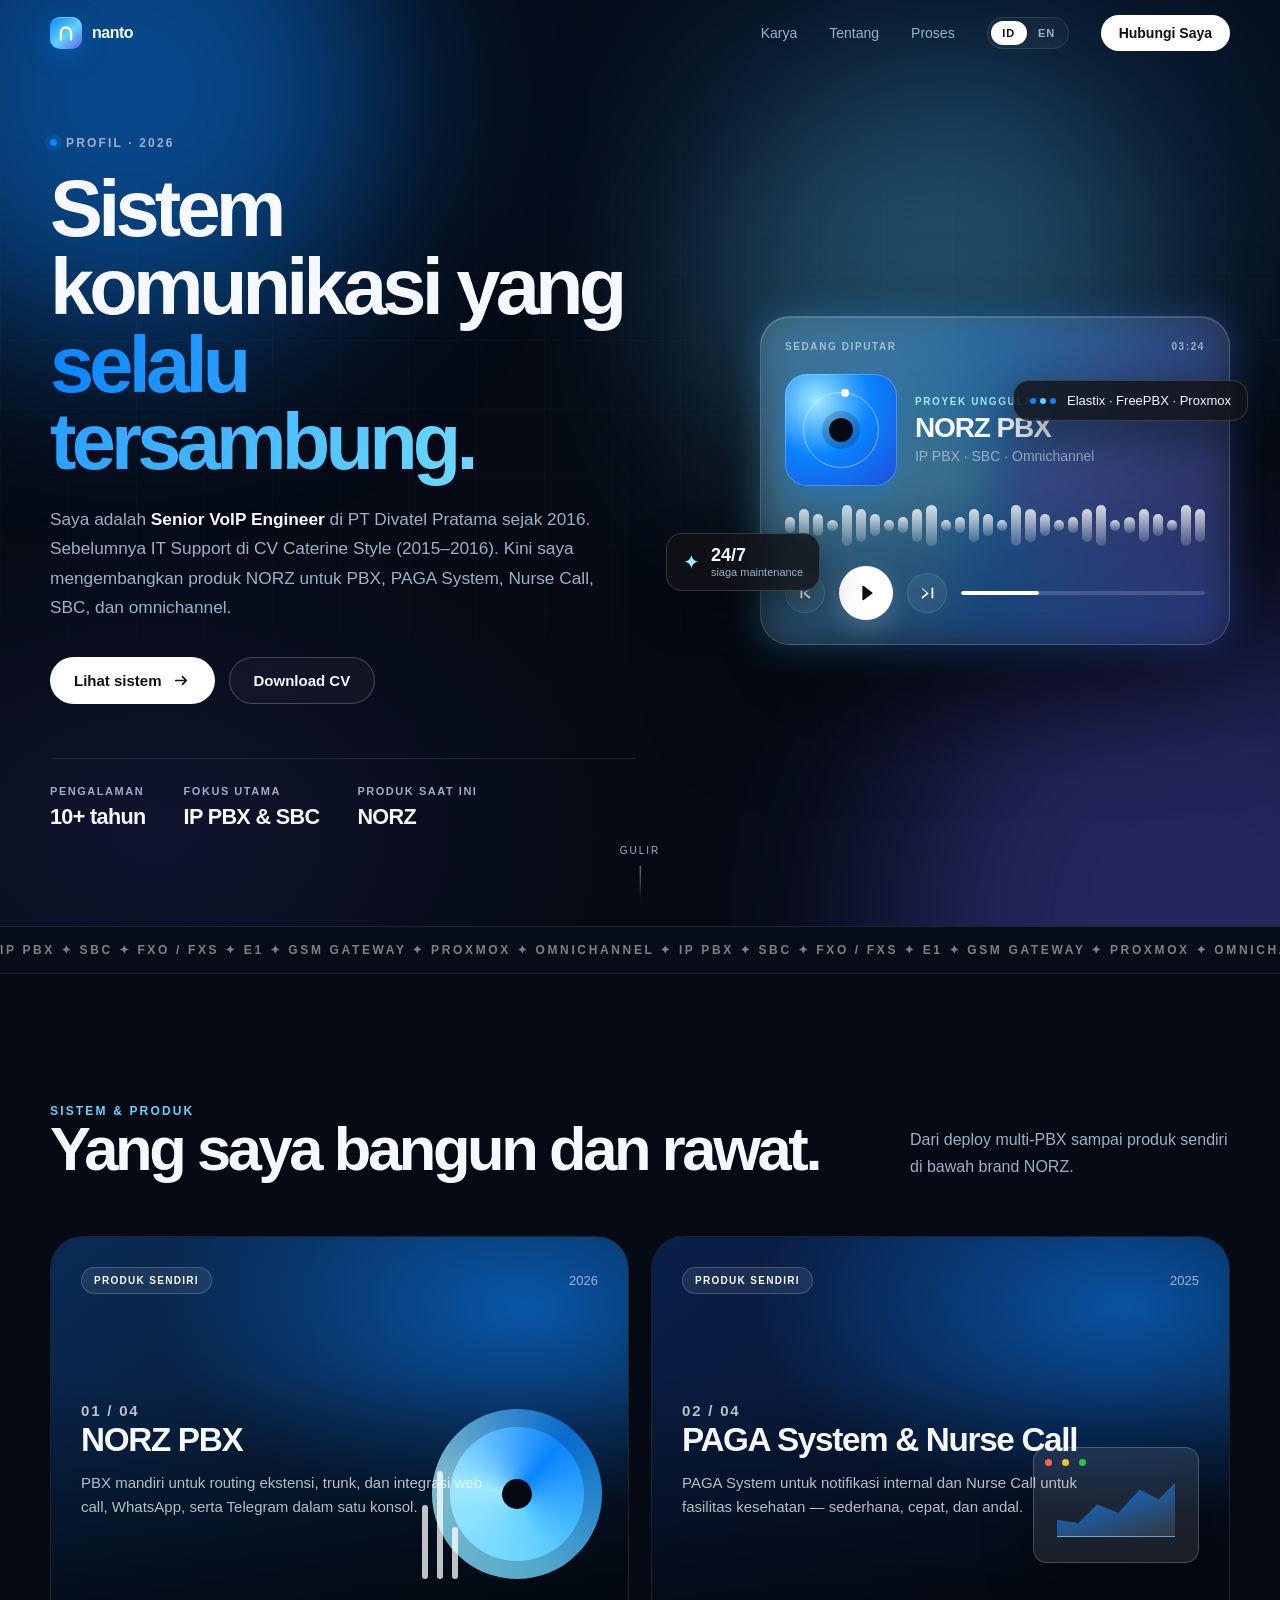
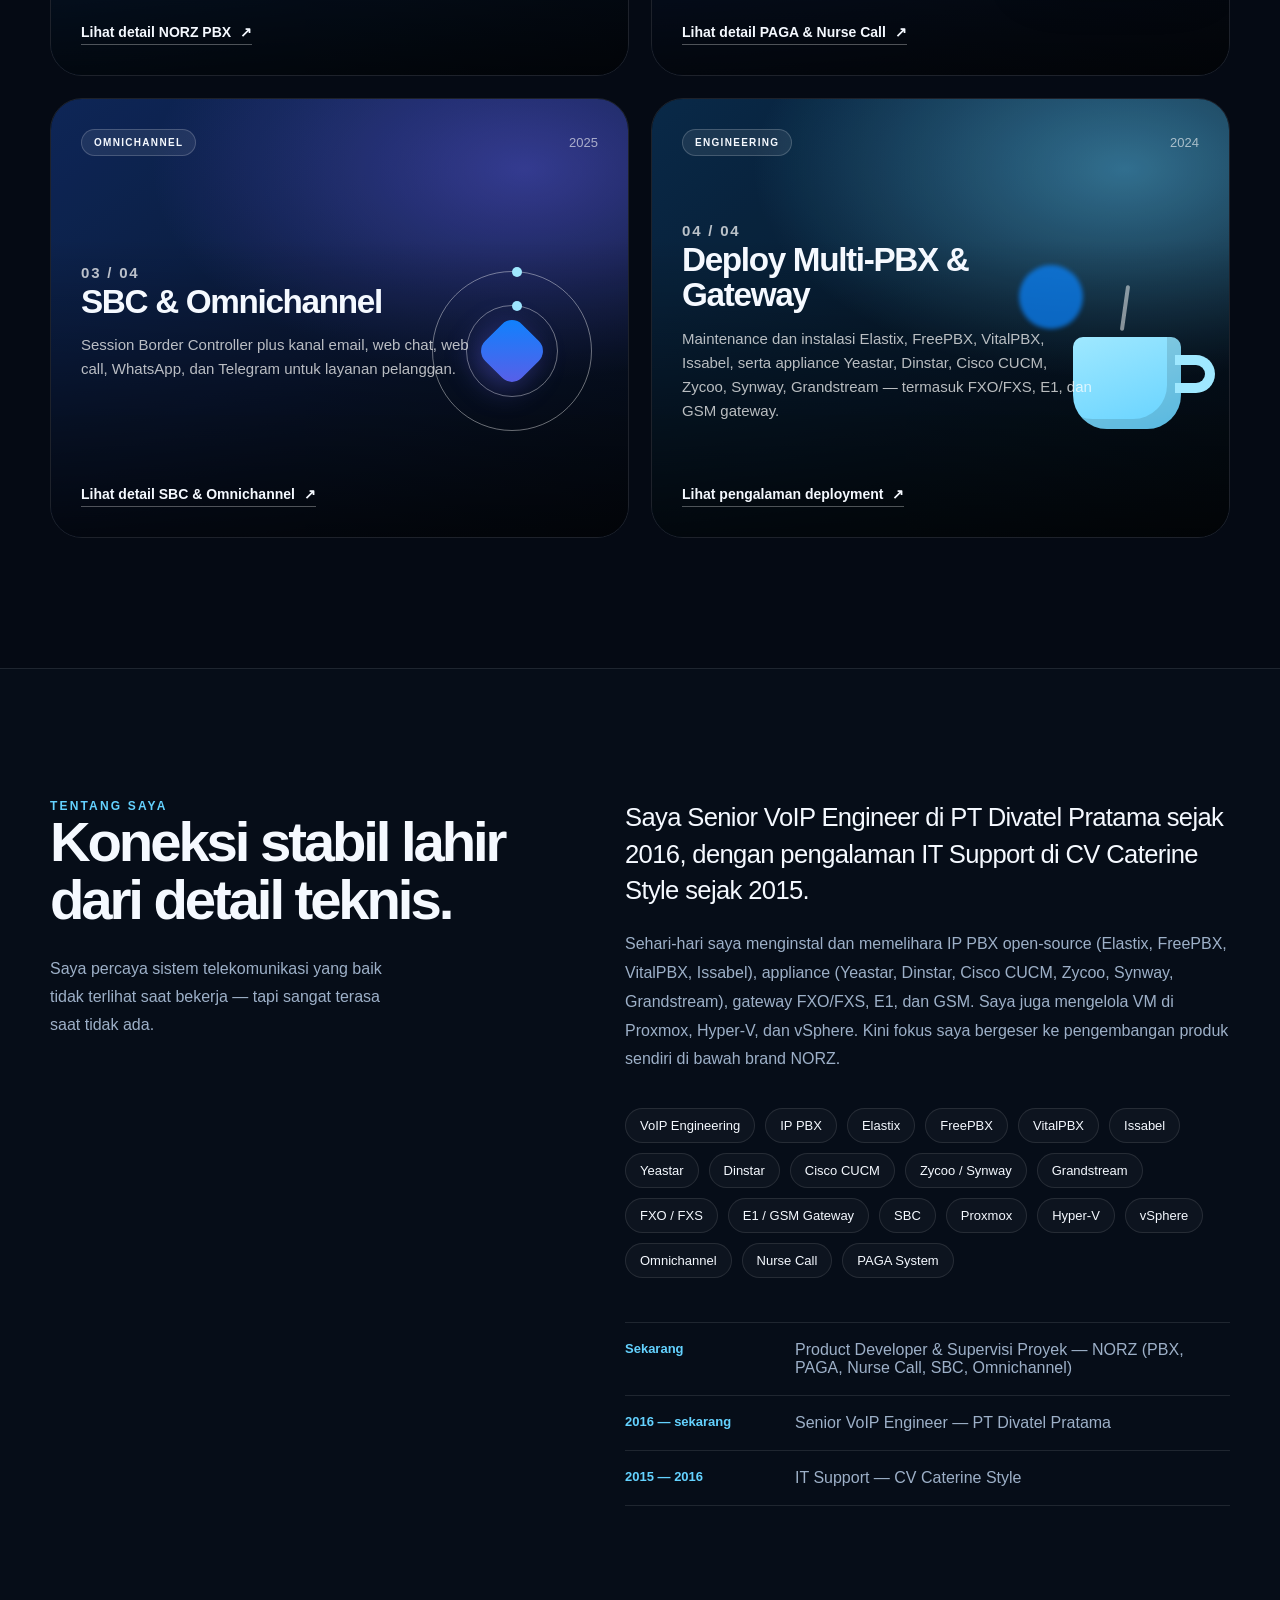
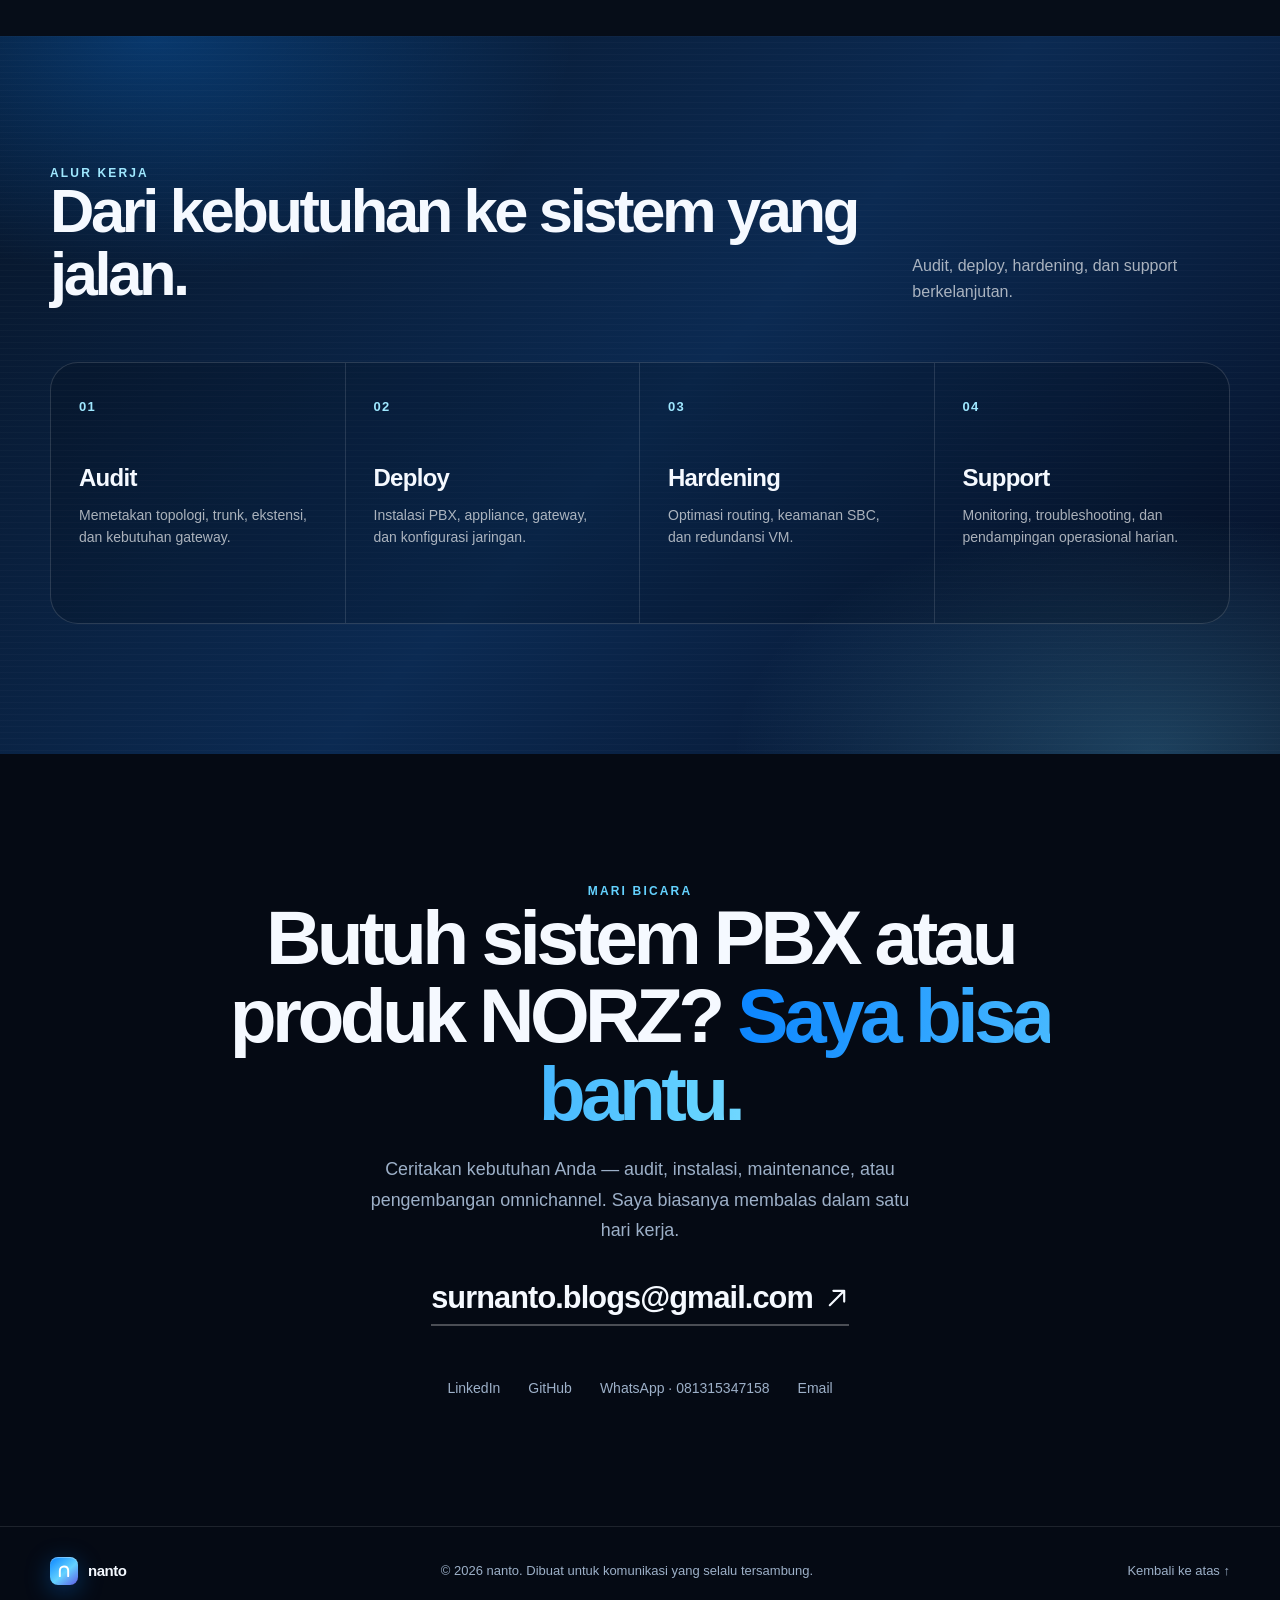
==== index.html @ 57b8e723 "Update contact email and WhatsApp number" ====
<!doctype html>
<html lang="id">
  <head>
    <meta charset="utf-8" />
    <meta name="viewport" content="width=device-width, initial-scale=1" />
    <meta name="theme-color" content="#050a14" />
    <meta
      name="description"
      content="Portofolio UI/UX Designer & Creative Developer — karya, proses, dan ide."
      data-i18n-content="meta.description"
    />
    <title>Nama Kamu — Creative Developer</title>
    <script>
      document.documentElement.classList.add("js");
    </script>
    <link rel="stylesheet" href="styles.css?v=20261121-contact" />
    <script src="script.js?v=20261121-contact" defer></script>
  </head>
  <body>
    <a class="skip-link" href="#main" data-i18n="common.skip">Lewati ke konten</a>

    <header class="site-header" id="header">
      <nav class="nav container" aria-label="Navigasi utama">
        <a class="brand" href="#top" data-i18n-aria="common.brandAria">
          <span class="brand-mark" aria-hidden="true">
            <svg viewBox="0 0 28 28" fill="none">
              <path d="M7.5 22V13.8C7.5 9.9 10 7 14 7s6.5 2.9 6.5 6.8V22" stroke="currentColor" stroke-width="3" stroke-linecap="round" stroke-linejoin="round" />
            </svg>
          </span>
          <span class="brand-name" data-i18n="common.brand">nanto</span>
        </a>

        <button class="menu-toggle" type="button" aria-expanded="false" aria-controls="nav-panel" aria-label="Buka menu" data-i18n-aria="common.menuOpen">
          <span></span><span></span>
        </button>

        <div class="nav-panel" id="nav-panel">
          <a href="#karya" data-i18n="nav.work">Karya</a>
          <a href="#tentang" data-i18n="nav.about">Tentang</a>
          <a href="#proses" data-i18n="nav.process">Proses</a>

          <div class="lang-switch" role="group" data-i18n-aria="common.languageLabel">
            <button type="button" class="lang-btn is-active" data-lang-btn="id" aria-pressed="true">ID</button>
            <button type="button" class="lang-btn" data-lang-btn="en" aria-pressed="false">EN</button>
          </div>

          <a class="nav-cta" href="#kontak" data-i18n="nav.contact">Hubungi Saya</a>
        </div>
      </nav>
    </header>

    <main id="main">
      <!-- HERO -->
      <section class="hero" id="top">
        <div class="hero-bg" aria-hidden="true">
          <span class="blob blob--pink"></span>
          <span class="blob blob--orange"></span>
          <span class="blob blob--purple"></span>
          <span class="hero-grid"></span>
        </div>

        <div class="container hero-inner">
          <div class="hero-copy" data-reveal>
            <p class="eyebrow"><span class="eyebrow-dot"></span> <span data-i18n="hero.eyebrow">Portofolio · 2026</span></p>
            <h1><span data-i18n="hero.titleLead">Desain digital yang </span><span class="gradient-text" data-i18n="hero.titleAccent">terasa hidup.</span></h1>
            <p class="hero-lead"><span data-i18n="hero.leadBefore">Halo, saya </span><strong data-i18n="common.name">Nama Kamu</strong><span data-i18n="hero.leadAfter"> — UI/UX designer dan creative developer. Saya mengubah ide yang kompleks jadi pengalaman yang sederhana, cepat, dan menyenangkan dipakai.</span></p>

            <div class="hero-actions">
              <a class="btn btn--primary" href="#karya">
                <span data-i18n="hero.viewWork">Lihat karya</span>
                <svg viewBox="0 0 20 20" fill="none" aria-hidden="true"><path d="M4 10h11m-4-4 4 4-4 4" stroke="currentColor" stroke-width="1.8" stroke-linecap="round" stroke-linejoin="round" /></svg>
              </a>
              <a class="btn btn--ghost" href="mailto:surnanto.blogs@gmail.com" data-i18n="common.cv">Download CV</a>
            </div>

            <dl class="hero-stats">
              <div><dt data-i18n="hero.stat1Label">Pengalaman</dt><dd data-i18n="hero.stat1Value">6+ tahun</dd></div>
              <div><dt data-i18n="hero.stat2Label">Proyek selesai</dt><dd data-i18n="hero.stat2Value">40+</dd></div>
              <div><dt data-i18n="hero.stat3Label">Penghargaan</dt><dd data-i18n="hero.stat3Value">12</dd></div>
            </dl>
          </div>

          <div class="hero-visual" data-reveal style="--delay: 140ms">
            <div class="player" id="player">
              <div class="player-top">
                <span class="player-label" data-i18n="player.nowPlaying">Sedang diputar</span>
                <span class="player-time">03:24</span>
              </div>

              <div class="player-main">
                <div class="album-art" aria-hidden="true">
                  <span class="album-ring"></span>
                  <span class="album-core"></span>
                </div>
                <div class="player-info">
                  <p class="player-kicker" data-i18n="player.featured">Proyek pilihan</p>
                  <h2 class="player-title" data-i18n="player.title">Harmony OS</h2>
                  <p class="player-artist" data-i18n="player.artist">Desain Produk · Interaksi</p>
                </div>
              </div>

              <div class="waveform" aria-hidden="true">
                <span></span><span></span><span></span><span></span><span></span>
                <span></span><span></span><span></span><span></span><span></span>
                <span></span><span></span><span></span><span></span><span></span>
                <span></span><span></span><span></span><span></span><span></span>
                <span></span><span></span><span></span><span></span><span></span>
                <span></span><span></span><span></span><span></span><span></span>
              </div>

              <div class="player-controls">
                <button class="icon-btn" type="button" aria-label="Sebelumnya" data-i18n-aria="player.previous">
                  <svg viewBox="0 0 20 20" fill="currentColor" aria-hidden="true"><path d="M5 5v10a1 1 0 0 0 2 0V5a1 1 0 1 0-2 0Zm10.7.3a1 1 0 0 0-1.4 0L8 10.6l6.3 5.3a1 1 0 0 0 1.4-1.4L10.4 10l5.3-4.5a1 1 0 0 0 0-1.2Z" /></svg>
                </button>
                <button class="play-btn" id="playBtn" type="button" aria-label="Putar" aria-pressed="false">
                  <svg class="icon-play" viewBox="0 0 24 24" fill="currentColor" aria-hidden="true"><path d="M8 5.2a1 1 0 0 1 1.5-.86l9.1 6.8a1 1 0 0 1 0 1.72l-9.1 6.8A1 1 0 0 1 8 18.8V5.2Z" /></svg>
                  <svg class="icon-pause" viewBox="0 0 24 24" fill="currentColor" aria-hidden="true"><path d="M7 5h3v14H7V5Zm7 0h3v14h-3V5Z" /></svg>
                </button>
                <button class="icon-btn" type="button" aria-label="Berikutnya" data-i18n-aria="player.next">
                  <svg viewBox="0 0 20 20" fill="currentColor" aria-hidden="true"><path d="M15 5v10a1 1 0 1 0 2 0V5a1 1 0 1 0-2 0ZM4.3 5.3a1 1 0 0 1 1.4 0L12 10.6l-6.3 5.3a1 1 0 0 1-1.4-1.4L9.6 10 4.3 5.5a1 1 0 0 1 0-.2Z" /></svg>
                </button>
                <div class="player-progress" aria-hidden="true"><span></span></div>
              </div>
            </div>

            <div class="float-card float-card--one" aria-hidden="true">
              <span class="float-icon">✦</span>
              <span><strong data-i18n="player.statValue">24/7</strong><small data-i18n="player.happyClients">siaga maintenance</small></span>
            </div>
            <div class="float-card float-card--two" aria-hidden="true">
              <span class="float-dots"><i></i><i></i><i></i></span>
              <span data-i18n="player.stack">Figma · Framer · React</span>
            </div>
          </div>
        </div>

        <div class="scroll-hint" aria-hidden="true"><span data-i18n="hero.scroll">Gulir</span><i></i></div>
      </section>

      <!-- TICKER -->
      <div class="ticker" aria-hidden="true">
        <div class="ticker-track">
          <span data-i18n="ticker.text">UI DESIGN ✦ INTERACTION ✦ MOTION ✦ FRONTEND ✦ BRANDING ✦ SYSTEM DESIGN ✦&nbsp;</span>
          <span data-i18n="ticker.text">UI DESIGN ✦ INTERACTION ✦ MOTION ✦ FRONTEND ✦ BRANDING ✦ SYSTEM DESIGN ✦&nbsp;</span>
        </div>
      </div>

      <!-- WORK -->
      <section class="section work" id="karya">
        <div class="container">
          <div class="section-head" data-reveal>
            <div>
              <p class="kicker" data-i18n="work.kicker">Karya pilihan</p>
              <h2 data-i18n="work.title">Hal-hal yang saya buat.</h2>
            </div>
            <p class="section-note" data-i18n="work.note">Empat proyek terbaru yang paling saya suka — dari riset sampai detail terakhir.</p>
          </div>

          <div class="work-grid">
            <article class="work-card work-card--pink" data-reveal>
              <div class="work-card__top"><span class="tag" data-i18n="work.tagMobile">Mobile App</span><span class="year">2026</span></div>
              <div class="work-card__body">
                <p class="work-card__index">01 / 04</p>
                <h3 data-i18n="work.project1Title">Harmony — Music Companion</h3>
                <p data-i18n="work.project1Desc">Aplikasi yang membantu pengguna menemukan ritme kerja lewat playlist adaptif dan visualisasi audio.</p>
              </div>
              <div class="work-card__art" aria-hidden="true"><span class="disc"></span><span class="bar"></span><span class="bar"></span><span class="bar"></span></div>
              <a class="work-card__link" href="#kontak" data-i18n-aria="work.case1Aria"><span data-i18n="work.case1">Lihat studi kasus Harmony</span> <span aria-hidden="true">↗</span></a>
            </article>

            <article class="work-card work-card--blue" data-reveal style="--delay: 90ms">
              <div class="work-card__top"><span class="tag" data-i18n="work.tagWeb">Web Platform</span><span class="year">2025</span></div>
              <div class="work-card__body">
                <p class="work-card__index">02 / 04</p>
                <h3 data-i18n="work.project2Title">Northstar Dashboard</h3>
                <p data-i18n="work.project2Desc">Dashboard analitik yang padat tapi tetap tenang — dengan sistem warna yang jelas dan navigasi yang cepat.</p>
              </div>
              <div class="work-card__art" aria-hidden="true"><span class="window"><i></i><i></i><i></i></span><span class="chart"></span></div>
              <a class="work-card__link" href="#kontak" data-i18n-aria="work.case2Aria"><span data-i18n="work.case2">Lihat studi kasus Northstar</span> <span aria-hidden="true">↗</span></a>
            </article>

            <article class="work-card work-card--purple" data-reveal>
              <div class="work-card__top"><span class="tag" data-i18n="work.tagSystem">Design System</span><span class="year">2025</span></div>
              <div class="work-card__body">
                <p class="work-card__index">03 / 04</p>
                <h3 data-i18n="work.project3Title">Orbit Design System</h3>
                <p data-i18n="work.project3Desc">168 komponen, satu bahasa visual. Membantu tim produk bergerak lebih cepat tanpa kehilangan konsistensi.</p>
              </div>
              <div class="work-card__art" aria-hidden="true"><span class="orbit"></span><span class="orbit orbit--small"></span><span class="cube"></span></div>
              <a class="work-card__link" href="#kontak" data-i18n-aria="work.case3Aria"><span data-i18n="work.case3">Lihat studi kasus Orbit</span> <span aria-hidden="true">↗</span></a>
            </article>

            <article class="work-card work-card--orange" data-reveal style="--delay: 90ms">
              <div class="work-card__top"><span class="tag" data-i18n="work.tagBrand">Brand &amp; Motion</span><span class="year">2024</span></div>
              <div class="work-card__body">
                <p class="work-card__index">04 / 04</p>
                <h3 data-i18n="work.project4Title">Sunday Coffee</h3>
                <p data-i18n="work.project4Desc">Identitas brand dan micro-interaction untuk kafe yang ingin terasa hangat, modern, dan dekat.</p>
              </div>
              <div class="work-card__art" aria-hidden="true"><span class="cup"></span><span class="steam"></span><span class="sun"></span></div>
              <a class="work-card__link" href="#kontak" data-i18n-aria="work.case4Aria"><span data-i18n="work.case4">Lihat studi kasus Sunday Coffee</span> <span aria-hidden="true">↗</span></a>
            </article>
          </div>
        </div>
      </section>

      <!-- ABOUT -->
      <section class="section about" id="tentang">
        <div class="container about-grid">
          <div class="about-heading" data-reveal>
            <p class="kicker" data-i18n="about.kicker">Tentang saya</p>
            <h2 data-i18n="about.title">Kepercayaan lahir dari detail kecil.</h2>
            <p class="about-quiet" data-i18n="about.quiet">Saya percaya desain yang baik tidak perlu berteriak. Ia cukup hadir di tempat yang tepat, pada waktu yang tepat.</p>
          </div>

          <div class="about-content" data-reveal style="--delay: 100ms">
            <p class="about-lead" data-i18n="about.lead">Saya bekerja di pertemuan antara desain dan kode. Mulai dari memahami masalah, merangkai alur, sampai memastikan transisi terakhir terasa halus di layar.</p>
            <p class="about-body" data-i18n="about.body">Selama enam tahun terakhir saya membantu startup dan tim produk membangun pengalaman yang usable, konsisten, dan punya karakter. Saya nyaman di Figma, sama nyamannya di browser.</p>

            <div class="skills" aria-label="Keahlian" data-i18n-aria="about.skillsAria">
              <span data-i18n="about.skill1">VoIP Engineering</span><span data-i18n="about.skill2">IP PBX</span><span data-i18n="about.skill3">Elastix</span>
              <span data-i18n="about.skill4">FreePBX</span><span data-i18n="about.skill5">VitalPBX</span><span data-i18n="about.skill6">Issabel</span>
              <span data-i18n="about.skill7">Yeastar</span><span data-i18n="about.skill8">Dinstar</span><span data-i18n="about.skill9">Cisco CUCM</span>
              <span data-i18n="about.skill10">Zycoo / Synway</span><span data-i18n="about.skill11">Grandstream</span><span data-i18n="about.skill12">FXO / FXS</span>
              <span data-i18n="about.skill13">E1 / GSM Gateway</span><span data-i18n="about.skill14">SBC</span><span data-i18n="about.skill15">Proxmox</span>
              <span data-i18n="about.skill16">Hyper-V</span><span data-i18n="about.skill17">vSphere</span><span data-i18n="about.skill18">Omnichannel</span>
              <span data-i18n="about.skill19">Nurse Call</span><span data-i18n="about.skill20">PAGA System</span>
            </div>

            <div class="timeline">
              <div><span data-i18n="about.period1">Sekarang</span><p data-i18n="about.job1">Product Developer &amp; Supervisi Proyek — NORZ</p></div>
              <div><span data-i18n="about.period2">2016 — sekarang</span><p data-i18n="about.job2">Senior VoIP Engineer — PT Divatel Pratama</p></div>
              <div><span data-i18n="about.period3">2015 — 2016</span><p data-i18n="about.job3">IT Support — CV Caterine Style</p></div>
            </div>
          </div>
        </div>
      </section>

      <!-- PROCESS -->
      <section class="section process" id="proses">
        <div class="container">
          <div class="section-head section-head--light" data-reveal>
            <div>
              <p class="kicker" data-i18n="process.kicker">Cara kerja</p>
              <h2 data-i18n="process.title">Dari ide ke layar.</h2>
            </div>
            <p class="section-note" data-i18n="process.note">Proses sederhana yang menjaga hasil tetap fokus dan relevan.</p>
          </div>

          <div class="process-grid">
            <article class="step" data-reveal>
              <span class="step-num">01</span>
              <h3 data-i18n="process.step1Title">Dengar</h3>
              <p data-i18n="process.step1Desc">Memahami tujuan, pengguna, dan batasan sebelum menyentuh desain.</p>
            </article>
            <article class="step" data-reveal style="--delay: 70ms">
              <span class="step-num">02</span>
              <h3 data-i18n="process.step2Title">Rangkai</h3>
              <p data-i18n="process.step2Desc">Alur, wireframe, dan struktur konten yang masuk akal sejak awal.</p>
            </article>
            <article class="step" data-reveal style="--delay: 140ms">
              <span class="step-num">03</span>
              <h3 data-i18n="process.step3Title">Haluskan</h3>
              <p data-i18n="process.step3Desc">Visual, tipografi, dan motion yang memberi rasa pada setiap interaksi.</p>
            </article>
            <article class="step" data-reveal style="--delay: 210ms">
              <span class="step-num">04</span>
              <h3 data-i18n="process.step4Title">Serahkan</h3>
              <p data-i18n="process.step4Desc">Komponen siap pakai, dokumentasi, dan pendampingan saat implementasi.</p>
            </article>
          </div>
        </div>
      </section>

      <!-- CONTACT -->
      <section class="section contact" id="kontak">
        <div class="container contact-inner" data-reveal>
          <p class="kicker" data-i18n="contact.kicker">Mari berkolaborasi</p>
          <h2><span data-i18n="contact.titleLead">Punya ide? </span><span class="gradient-text" data-i18n="contact.titleAccent">Kita wujudkan.</span></h2>
          <p class="contact-lead" data-i18n="contact.lead">Ceritakan sedikit tentang proyekmu. Saya biasanya membalas dalam satu hari kerja.</p>
          <a class="email-link" href="mailto:surnanto.blogs@gmail.com">
            surnanto.blogs@gmail.com
            <svg viewBox="0 0 20 20" fill="none" aria-hidden="true"><path d="M4 16 16 4M7 4h9v9" stroke="currentColor" stroke-width="1.8" stroke-linecap="round" stroke-linejoin="round" /></svg>
          </a>
          <div class="socials">
            <a href="#" aria-label="LinkedIn">LinkedIn</a>
            <a href="#" aria-label="GitHub">GitHub</a>
            <a href="https://wa.me/6281315347158" aria-label="WhatsApp 081315347158">WhatsApp · 081315347158</a>
            <a href="mailto:surnanto.blogs@gmail.com" aria-label="Email surnanto.blogs@gmail.com">Email</a>
          </div>
        </div>
      </section>
    </main>

    <footer class="footer">
      <div class="container footer-inner">
        <a class="brand brand--small" href="#top" data-i18n-aria="common.brandAria">
          <span class="brand-mark" aria-hidden="true">
            <svg viewBox="0 0 28 28" fill="none"><path d="M7.5 22V13.8C7.5 9.9 10 7 14 7s6.5 2.9 6.5 6.8V22" stroke="currentColor" stroke-width="3" stroke-linecap="round" stroke-linejoin="round" /></svg>
          </span>
          <span class="brand-name" data-i18n="common.brand">nanto</span>
        </a>
        <p>© <span id="year">2026</span> <span data-i18n="footer.credit">Nama Kamu. Dibuat dengan kopi &amp; perhatian.</span></p>
        <a href="#top" data-i18n="common.backToTop">Kembali ke atas ↑</a>
      </div>
    </footer>
  </body>
</html>
---- styles.css ----
:root {
  color-scheme: dark;
  --bg: #050a14;
  --surface: #08111f;
  --text: #f5f9ff;
  --muted: #9db0c8;
  /* Palet biru ala kartu Northstar Dashboard */
  --accent: #0a84ff;
  --accent-2: #64d2ff;
  --accent-3: #9fe8ff;
  --accent-4: #5e5ce6;
  --line: rgba(255, 255, 255, 0.1);
  --max: 1180px;
  --ease: cubic-bezier(0.2, 0.7, 0.2, 1);
}

*,
*::before,
*::after {
  box-sizing: border-box;
}

html {
  scroll-behavior: smooth;
  scroll-padding-top: 84px;
}

body {
  margin: 0;
  background: var(--bg);
  color: var(--text);
  font-family: -apple-system, BlinkMacSystemFont, "SF Pro Display", "Segoe UI", Inter, Roboto, Helvetica, Arial, sans-serif;
  -webkit-font-smoothing: antialiased;
  text-rendering: optimizeLegibility;
  overflow-x: hidden;
}

::selection {
  background: var(--accent);
  color: #fff;
}

a {
  color: inherit;
  text-decoration: none;
}

button {
  font: inherit;
}

svg {
  display: block;
}

.container {
  width: min(100% - 48px, var(--max));
  margin-inline: auto;
}

.skip-link {
  position: fixed;
  top: 10px;
  left: 10px;
  z-index: 999;
  padding: 10px 16px;
  border-radius: 10px;
  background: #fff;
  color: #111;
  transform: translateY(-150%);
  transition: transform 0.2s ease;
}

.skip-link:focus {
  transform: translateY(0);
}

:focus-visible {
  outline: 2px solid var(--accent-3);
  outline-offset: 4px;
}

/* HEADER */
.site-header {
  position: fixed;
  inset: 0 0 auto;
  z-index: 100;
  transition: background 0.3s ease, box-shadow 0.3s ease;
}

.site-header.is-scrolled {
  background: rgba(8, 8, 11, 0.78);
  backdrop-filter: saturate(180%) blur(20px);
  -webkit-backdrop-filter: saturate(180%) blur(20px);
  box-shadow: 0 1px 0 var(--line);
}

.nav {
  position: relative;
  height: 66px;
  display: flex;
  align-items: center;
  justify-content: space-between;
  gap: 24px;
}

.brand {
  display: inline-flex;
  align-items: center;
  gap: 10px;
  flex: none;
}

.brand-mark {
  width: 32px;
  height: 32px;
  display: grid;
  place-items: center;
  border-radius: 10px;
  background: linear-gradient(140deg, var(--accent), var(--accent-2) 55%, var(--accent-4));
  box-shadow: 0 6px 24px rgba(10, 132, 255, 0.35), inset 0 1px 0 rgba(255, 255, 255, 0.35);
}

.brand-mark svg {
  width: 22px;
  height: 22px;
  color: #fff;
}

.brand-name {
  font-size: 16px;
  font-weight: 700;
  letter-spacing: -0.03em;
}

.nav-panel {
  display: flex;
  align-items: center;
  gap: 32px;
}

.nav-panel > a:not(.nav-cta) {
  font-size: 14px;
  color: var(--muted);
  transition: color 0.2s ease;
}

.nav-panel > a:not(.nav-cta):hover {
  color: var(--text);
}

.nav-cta {
  padding: 10px 18px;
  border-radius: 999px;
  background: #fff;
  color: #111 !important;
  font-size: 14px;
  font-weight: 650;
  transition: transform 0.2s ease, box-shadow 0.2s ease;
}

.nav-cta:hover {
  transform: translateY(-2px);
  box-shadow: 0 10px 28px rgba(255, 255, 255, 0.22);
}

.lang-switch {
  display: flex;
  align-items: center;
  gap: 2px;
  padding: 3px;
  border: 1px solid var(--line);
  border-radius: 999px;
  background: rgba(255, 255, 255, 0.04);
}

.lang-btn {
  min-width: 36px;
  padding: 6px 9px;
  border: 0;
  border-radius: 999px;
  background: transparent;
  color: var(--muted);
  font-size: 11px;
  font-weight: 700;
  letter-spacing: 0.08em;
  cursor: pointer;
  transition: background 0.2s ease, color 0.2s ease;
}

.lang-btn:hover:not(.is-active) {
  color: var(--text);
}

.lang-btn.is-active {
  background: #fff;
  color: #111;
}

.menu-toggle {
  display: none;
  width: 42px;
  height: 42px;
  border: 1px solid var(--line);
  border-radius: 12px;
  background: rgba(255, 255, 255, 0.04);
  color: var(--text);
  cursor: pointer;
  place-items: center;
  align-content: center;
  gap: 5px;
}

.menu-toggle span {
  width: 18px;
  height: 1.5px;
  border-radius: 2px;
  background: currentColor;
  transition: transform 0.25s ease;
}

.menu-toggle[aria-expanded="true"] span:first-child {
  transform: translateY(3.25px) rotate(45deg);
}

.menu-toggle[aria-expanded="true"] span:last-child {
  transform: translateY(-3.25px) rotate(-45deg);
}

/* HERO */
.hero {
  position: relative;
  min-height: 100svh;
  display: flex;
  align-items: center;
  padding: 132px 0 96px;
  overflow: hidden;
  isolation: isolate;
}

.hero-bg {
  position: absolute;
  inset: 0;
  z-index: -1;
  background:
    radial-gradient(900px 600px at 78% 12%, rgba(10, 132, 255, 0.12), transparent 65%),
    radial-gradient(700px 500px at 12% 90%, rgba(94, 92, 230, 0.12), transparent 65%),
    var(--bg);
}

.blob {
  position: absolute;
  border-radius: 50%;
  filter: blur(95px);
  opacity: 0.5;
  animation: float 15s ease-in-out infinite alternate;
}

.blob--pink {
  width: 520px;
  height: 520px;
  top: -170px;
  left: -130px;
  background: var(--accent);
}

.blob--orange {
  width: 460px;
  height: 460px;
  top: 8%;
  right: 9%;
  background: var(--accent-2);
  opacity: 0.3;
  animation-delay: -5s;
}

.blob--purple {
  width: 620px;
  height: 620px;
  right: -220px;
  bottom: -300px;
  background: var(--accent-4);
  opacity: 0.34;
  animation-delay: -9s;
}

.hero-grid {
  position: absolute;
  inset: 0;
  opacity: 0.13;
  background-image:
    linear-gradient(rgba(255, 255, 255, 0.14) 1px, transparent 1px),
    linear-gradient(90deg, rgba(255, 255, 255, 0.14) 1px, transparent 1px);
  background-size: 68px 68px;
  mask-image: linear-gradient(to bottom, transparent, #000 38%, transparent 92%);
  -webkit-mask-image: linear-gradient(to bottom, transparent, #000 38%, transparent 92%);
}

.hero-inner {
  display: grid;
  grid-template-columns: 1.05fr 0.95fr;
  align-items: center;
  gap: 64px;
}

.eyebrow,
.kicker {
  margin: 0;
  font-size: 12px;
  font-weight: 700;
  letter-spacing: 0.18em;
  text-transform: uppercase;
}

.eyebrow {
  display: inline-flex;
  align-items: center;
  gap: 9px;
  color: var(--muted);
}

.eyebrow-dot {
  width: 7px;
  height: 7px;
  border-radius: 50%;
  background: var(--accent);
  box-shadow: 0 0 0 5px rgba(10, 132, 255, 0.18);
}

.hero h1 {
  max-width: 820px;
  margin: 20px 0 24px;
  font-size: clamp(3.2rem, 6.2vw, 6.2rem);
  line-height: 0.98;
  letter-spacing: -0.06em;
  font-weight: 700;
}

.gradient-text {
  background: linear-gradient(100deg, var(--accent), var(--accent-2) 42%, var(--accent-3) 62%, var(--accent));
  background-size: 220% auto;
  -webkit-background-clip: text;
  background-clip: text;
  color: transparent;
  animation: shine 9s linear infinite;
}

.hero-lead {
  max-width: 570px;
  margin: 0;
  color: var(--muted);
  font-size: clamp(1rem, 1.35vw, 1.2rem);
  line-height: 1.7;
}

.hero-lead strong {
  color: var(--text);
  font-weight: 650;
}

.hero-actions {
  display: flex;
  flex-wrap: wrap;
  gap: 14px;
  margin-top: 34px;
}

.btn {
  display: inline-flex;
  align-items: center;
  justify-content: center;
  gap: 10px;
  padding: 14px 24px;
  border-radius: 999px;
  font-size: 15px;
  font-weight: 650;
  transition: transform 0.25s var(--ease), box-shadow 0.25s ease, background 0.25s ease;
}

.btn svg {
  width: 19px;
  height: 19px;
}

.btn:hover {
  transform: translateY(-3px);
}

.btn--primary {
  background: #fff;
  color: #111;
}

.btn--primary:hover {
  box-shadow: 0 14px 32px rgba(255, 255, 255, 0.2);
}

.btn--ghost {
  border: 1px solid rgba(255, 255, 255, 0.22);
  color: var(--text);
  background: rgba(255, 255, 255, 0.035);
  backdrop-filter: blur(12px);
}

.btn--ghost:hover {
  background: rgba(255, 255, 255, 0.1);
}

.hero-stats {
  display: flex;
  flex-wrap: wrap;
  gap: 38px;
  margin: 54px 0 0;
  padding-top: 26px;
  border-top: 1px solid var(--line);
}

.hero-stats dt {
  color: var(--muted);
  font-size: 11px;
  font-weight: 600;
  letter-spacing: 0.14em;
  text-transform: uppercase;
}

.hero-stats dd {
  margin: 7px 0 0;
  font-size: 1.35rem;
  font-weight: 700;
  letter-spacing: -0.03em;
}

/* PLAYER / HERO VISUAL */
.hero-visual {
  position: relative;
  perspective: 1000px;
  transform: rotateX(calc(var(--my, 0) * -4deg)) rotateY(calc(var(--mx, 0) * 6deg));
  transition: transform 0.3s var(--ease);
}

.player {
  position: relative;
  z-index: 2;
  width: min(100%, 470px);
  margin-left: auto;
  padding: 24px;
  border: 1px solid rgba(255, 255, 255, 0.18);
  border-radius: 30px;
  background: linear-gradient(150deg, rgba(255, 255, 255, 0.14), rgba(255, 255, 255, 0.035));
  box-shadow: 0 45px 110px rgba(0, 0, 0, 0.6), inset 0 1px 0 rgba(255, 255, 255, 0.2);
  backdrop-filter: blur(26px);
  -webkit-backdrop-filter: blur(26px);
}

.player::before {
  content: "";
  position: absolute;
  inset: -2px;
  z-index: -1;
  border-radius: inherit;
  background: conic-gradient(from 180deg, var(--accent), var(--accent-2), var(--accent), var(--accent-4), var(--accent));
  opacity: 0.32;
  filter: blur(18px);
}

.player-top {
  display: flex;
  justify-content: space-between;
  color: rgba(255, 255, 255, 0.55);
  font-size: 10px;
  font-weight: 700;
  letter-spacing: 0.16em;
  text-transform: uppercase;
}

.player-main {
  display: flex;
  align-items: center;
  gap: 18px;
  margin: 22px 0 16px;
}

.album-art {
  position: relative;
  flex: none;
  width: 112px;
  height: 112px;
  overflow: hidden;
  border-radius: 22px;
  background: radial-gradient(circle at 28% 24%, var(--accent-3), var(--accent) 46%, #1d4ed8 100%);
  box-shadow: inset 0 0 0 1px rgba(255, 255, 255, 0.25), 0 12px 30px rgba(10, 132, 255, 0.3);
}

.album-ring {
  position: absolute;
  inset: 18px;
  border: 1px solid rgba(255, 255, 255, 0.45);
  border-radius: 50%;
  animation: spin 12s linear infinite;
}

.album-ring::after {
  content: "";
  position: absolute;
  top: -4px;
  left: 50%;
  width: 8px;
  height: 8px;
  border-radius: 50%;
  background: #fff;
}

.album-core {
  position: absolute;
  top: 50%;
  left: 50%;
  width: 24px;
  height: 24px;
  border-radius: 50%;
  background: #050a14;
  transform: translate(-50%, -50%);
  box-shadow: 0 0 0 7px rgba(0, 0, 0, 0.18);
}

.player-kicker {
  margin: 0;
  color: var(--accent-3);
  font-size: 10px;
  font-weight: 700;
  letter-spacing: 0.16em;
  text-transform: uppercase;
}

.player-title {
  margin: 5px 0 4px;
  font-size: 1.75rem;
  letter-spacing: -0.04em;
}

.player-artist {
  margin: 0;
  color: var(--muted);
  font-size: 14px;
}

.waveform {
  display: flex;
  align-items: center;
  gap: 4px;
  height: 46px;
}

.waveform span {
  flex: 1;
  min-width: 2px;
  height: 24%;
  border-radius: 99px;
  background: linear-gradient(to top, rgba(255, 255, 255, 0.16), rgba(255, 255, 255, 0.8));
  animation: wave 1.1s ease-in-out infinite alternate;
  animation-play-state: paused;
}

.waveform span:nth-child(4n + 1) { height: 34%; animation-delay: -0.2s; }
.waveform span:nth-child(4n + 2) { height: 72%; animation-delay: -0.8s; }
.waveform span:nth-child(4n + 3) { height: 48%; animation-delay: -0.5s; }
.waveform span:nth-child(6n + 5) { height: 90%; animation-delay: -0.35s; }

.player.is-playing .waveform span {
  animation-play-state: running;
}

.player-controls {
  display: flex;
  align-items: center;
  gap: 14px;
  margin-top: 18px;
}

.icon-btn,
.play-btn {
  display: grid;
  place-items: center;
  flex: none;
  border-radius: 50%;
  cursor: pointer;
  transition: transform 0.2s ease, background 0.2s ease;
}

.icon-btn {
  width: 40px;
  height: 40px;
  border: 1px solid var(--line);
  background: rgba(255, 255, 255, 0.06);
  color: var(--text);
}

.icon-btn svg {
  width: 18px;
  height: 18px;
}

.play-btn {
  width: 54px;
  height: 54px;
  border: 0;
  background: #fff;
  color: #111;
  box-shadow: 0 10px 26px rgba(255, 255, 255, 0.16);
}

.play-btn svg {
  width: 22px;
  height: 22px;
}

.play-btn .icon-pause,
.player.is-playing .play-btn .icon-play {
  display: none;
}

.player.is-playing .play-btn .icon-pause {
  display: block;
}

.icon-btn:hover,
.play-btn:hover {
  transform: scale(1.07);
}

.player-progress {
  flex: 1;
  height: 4px;
  overflow: hidden;
  border-radius: 99px;
  background: rgba(255, 255, 255, 0.16);
}

.player-progress span {
  display: block;
  width: 32%;
  height: 100%;
  border-radius: inherit;
  background: #fff;
}

.player.is-playing .player-progress span {
  animation: progress 12s linear infinite;
}

.float-card {
  position: absolute;
  z-index: 3;
  display: flex;
  align-items: center;
  gap: 11px;
  padding: 12px 16px;
  border: 1px solid rgba(255, 255, 255, 0.16);
  border-radius: 16px;
  background: rgba(18, 18, 22, 0.82);
  box-shadow: 0 18px 44px rgba(0, 0, 0, 0.45);
  backdrop-filter: blur(18px);
  font-size: 13px;
  animation: bob 6s ease-in-out infinite;
}

.float-card--one {
  bottom: 54px;
  left: -34px;
}

.float-card--two {
  top: 64px;
  right: -18px;
  animation-delay: -1.4s;
  animation-direction: reverse;
}

.float-icon {
  color: var(--accent-3);
  font-size: 20px;
}

.float-card strong {
  display: block;
  font-size: 18px;
  line-height: 1.1;
}

.float-card small {
  display: block;
  color: var(--muted);
  font-size: 11px;
}

.float-dots {
  display: flex;
  gap: 4px;
}

.float-dots i {
  width: 6px;
  height: 6px;
  border-radius: 50%;
  background: var(--accent);
}

.float-dots i:nth-child(2) { background: var(--accent-2); }
.float-dots i:nth-child(3) { background: var(--accent); }

.scroll-hint {
  position: absolute;
  bottom: 26px;
  left: 50%;
  display: flex;
  flex-direction: column;
  align-items: center;
  gap: 10px;
  transform: translateX(-50%);
  color: var(--muted);
  font-size: 10px;
  letter-spacing: 0.2em;
  text-transform: uppercase;
}

.scroll-hint i {
  width: 1px;
  height: 34px;
  background: linear-gradient(to bottom, rgba(255, 255, 255, 0.6), transparent);
  animation: grow 2s ease-in-out infinite;
  transform-origin: top;
}

/* TICKER */
.ticker {
  overflow: hidden;
  padding: 16px 0;
  border-block: 1px solid var(--line);
  background: #060d18;
}

.ticker-track {
  display: flex;
  width: max-content;
  animation: marquee 30s linear infinite;
}

.ticker-track span {
  white-space: nowrap;
  color: rgba(255, 255, 255, 0.48);
  font-size: 12px;
  font-weight: 700;
  letter-spacing: 0.22em;
}

.ticker-track b {
  margin: 0 14px;
  color: var(--accent);
}

/* SHARED SECTION STYLES */
.section {
  padding: 130px 0;
}

.kicker {
  color: var(--accent-2);
}

.section-head {
  display: flex;
  align-items: flex-end;
  justify-content: space-between;
  gap: 40px;
  margin-bottom: 56px;
}

.section-head h2 {
  margin: 0;
  font-size: clamp(2.6rem, 4.8vw, 4.6rem);
  line-height: 1.02;
  letter-spacing: -0.055em;
}

.section-note {
  max-width: 320px;
  margin: 0;
  color: var(--muted);
  line-height: 1.65;
}

/* WORK */
.work-grid {
  display: grid;
  grid-template-columns: repeat(2, minmax(0, 1fr));
  gap: 22px;
}

.work-card {
  position: relative;
  isolation: isolate;
  display: flex;
  flex-direction: column;
  justify-content: space-between;
  min-height: 440px;
  overflow: hidden;
  padding: 30px;
  border: 1px solid rgba(255, 255, 255, 0.1);
  border-radius: 32px;
  transform: perspective(900px) rotateX(calc(var(--ry, 0) * -3deg)) rotateY(calc(var(--rx, 0) * 4deg));
  transition: transform 0.45s var(--ease), box-shadow 0.45s ease, border-color 0.45s ease;
}

.work-card:hover {
  border-color: rgba(255, 255, 255, 0.24);
  box-shadow: 0 32px 76px rgba(0, 0, 0, 0.5);
  transform: perspective(900px) translateY(-8px) rotateX(calc(var(--ry, 0) * -3deg)) rotateY(calc(var(--rx, 0) * 4deg));
}

.work-card::before {
  content: "";
  position: absolute;
  inset: 0;
  z-index: -2;
  background:
    radial-gradient(600px 340px at 82% 16%, var(--glow), transparent 62%),
    linear-gradient(145deg, var(--c1), var(--c2));
  opacity: 0.92;
}

.work-card::after {
  content: "";
  position: absolute;
  inset: 0;
  z-index: -1;
  background: linear-gradient(to top, rgba(0, 0, 0, 0.72), transparent 68%);
}

.work-card--pink { --c1: #0b2f5c; --c2: #06101f; --glow: rgba(10, 132, 255, 0.62); }
.work-card--blue { --c1: #0b2350; --c2: #08101d; --glow: rgba(10, 132, 255, 0.6); }
.work-card--purple { --c1: #102a5e; --c2: #07101f; --glow: rgba(94, 92, 230, 0.55); }
.work-card--orange { --c1: #0a2d4d; --c2: #06101a; --glow: rgba(100, 210, 255, 0.5); }

.work-card__top {
  position: relative;
  z-index: 1;
  display: flex;
  align-items: center;
  justify-content: space-between;
}

.tag {
  padding: 7px 12px;
  border: 1px solid rgba(255, 255, 255, 0.18);
  border-radius: 999px;
  background: rgba(255, 255, 255, 0.08);
  font-size: 10px;
  font-weight: 700;
  letter-spacing: 0.13em;
  text-transform: uppercase;
}

.year {
  color: rgba(255, 255, 255, 0.6);
  font-size: 13px;
}

.work-card__body {
  position: relative;
  z-index: 1;
  max-width: 80%;
}

.work-card__index {
  margin: 0 0 14px;
  color: rgba(255, 255, 255, 0.55);
  font-size: 12px;
  font-weight: 600;
  letter-spacing: 0.12em;
}

.work-card__body h3 {
  margin: 0 0 14px;
  font-size: clamp(1.7rem, 2.6vw, 2.6rem);
  line-height: 1.05;
  letter-spacing: -0.04em;
}

.work-card__body p {
  margin: 0;
  color: rgba(255, 255, 255, 0.72);
  font-size: 15px;
  line-height: 1.6;
}

.work-card__link {
  position: relative;
  z-index: 1;
  align-self: flex-start;
  display: inline-flex;
  align-items: center;
  gap: 9px;
  padding-bottom: 4px;
  border-bottom: 1px solid rgba(255, 255, 255, 0.3);
  font-size: 14px;
  font-weight: 650;
  transition: gap 0.25s ease, color 0.25s ease;
}

.work-card__link:hover {
  gap: 15px;
  color: var(--accent-3);
}

.work-card__art {
  position: absolute;
  right: 26px;
  bottom: 96px;
  z-index: 0;
  width: 180px;
  height: 180px;
  pointer-events: none;
}

.work-card__art span {
  position: absolute;
  display: block;
}

.work-card--pink .disc {
  right: 0;
  bottom: 0;
  width: 170px;
  height: 170px;
  border-radius: 50%;
  background: conic-gradient(from 40deg, var(--accent), var(--accent-2), var(--accent-3), var(--accent));
  box-shadow: inset 0 0 0 18px rgba(0, 0, 0, 0.2);
  animation: spin 20s linear infinite;
}

.work-card--pink .disc::after {
  content: "";
  position: absolute;
  inset: 41%;
  border-radius: 50%;
  background: #050a14;
}

.work-card--pink .bar {
  bottom: 0;
  width: 6px;
  border-radius: 99px;
  background: rgba(255, 255, 255, 0.75);
  animation: wave 1.4s ease-in-out infinite alternate;
}

.work-card--pink .bar:nth-child(2) { left: 0; height: 74px; }
.work-card--pink .bar:nth-child(3) { left: 15px; height: 108px; animation-delay: -0.6s; }
.work-card--pink .bar:nth-child(4) { left: 30px; height: 52px; animation-delay: -0.3s; }

.work-card--blue .window {
  right: 4px;
  bottom: 16px;
  width: 166px;
  height: 116px;
  border: 1px solid rgba(255, 255, 255, 0.2);
  border-radius: 14px;
  background: rgba(255, 255, 255, 0.09);
  box-shadow: 0 20px 50px rgba(0, 0, 0, 0.3);
}

.work-card--blue .window i {
  position: absolute;
  top: 11px;
  width: 7px;
  height: 7px;
  border-radius: 50%;
  background: #ff5f57;
}

.work-card--blue .window i:nth-child(2) { left: 28px; background: #febc2e; }
.work-card--blue .window i:nth-child(3) { left: 45px; background: #28c840; }
.work-card--blue .window i:first-child { left: 11px; }

.work-card--blue .chart {
  right: 28px;
  bottom: 42px;
  width: 118px;
  height: 54px;
  border-bottom: 1px solid rgba(255, 255, 255, 0.4);
  background: linear-gradient(160deg, rgba(10, 132, 255, 0.85), rgba(255, 255, 255, 0.1));
  clip-path: polygon(0 100%, 0 68%, 18% 74%, 34% 40%, 52% 55%, 70% 12%, 86% 30%, 100% 0, 100% 100%);
}

.work-card--purple .orbit {
  inset: 10px;
  border: 1px solid rgba(255, 255, 255, 0.4);
  border-radius: 50%;
  animation: spin 18s linear infinite;
}

.work-card--purple .orbit::before {
  content: "";
  position: absolute;
  top: -5px;
  left: 50%;
  width: 10px;
  height: 10px;
  border-radius: 50%;
  background: var(--accent-3);
}

.work-card--purple .orbit--small {
  inset: 44px;
  animation-direction: reverse;
  animation-duration: 12s;
}

.work-card--purple .cube {
  top: 50%;
  left: 50%;
  width: 52px;
  height: 52px;
  border-radius: 14px;
  background: linear-gradient(135deg, var(--accent), var(--accent-4));
  box-shadow: 0 10px 30px rgba(94, 92, 230, 0.45);
  transform: translate(-50%, -50%) rotate(45deg);
}

.work-card--orange .cup {
  right: 22px;
  bottom: 12px;
  width: 108px;
  height: 92px;
  border-radius: 10px 10px 34px 34px;
  background: linear-gradient(160deg, var(--accent-3), var(--accent-2));
  box-shadow: inset -14px -10px 0 rgba(0, 0, 0, 0.12);
}

.work-card--orange .cup::after {
  content: "";
  position: absolute;
  top: 18px;
  right: -34px;
  width: 40px;
  height: 38px;
  border: 10px solid var(--accent-3);
  border-left: 0;
  border-radius: 0 999px 999px 0;
}

.work-card--orange .steam {
  right: 76px;
  bottom: 110px;
  width: 4px;
  height: 46px;
  border-radius: 99px;
  background: rgba(255, 255, 255, 0.5);
  transform: rotate(8deg);
  animation: steam 3s ease-in-out infinite;
}

.work-card--orange .sun {
  top: 4px;
  right: 120px;
  width: 64px;
  height: 64px;
  border-radius: 50%;
  background: var(--accent);
  opacity: 0.7;
  filter: blur(2px);
}

/* ABOUT */
.about {
  border-top: 1px solid var(--line);
  background: #060d18;
}

.about-grid {
  display: grid;
  grid-template-columns: 0.9fr 1.1fr;
  gap: 80px;
}

.about-heading h2 {
  margin: 0;
  font-size: clamp(2.6rem, 4.4vw, 4.2rem);
  line-height: 1.03;
  letter-spacing: -0.055em;
}

.about-quiet {
  max-width: 360px;
  margin: 26px 0 0;
  color: var(--muted);
  line-height: 1.75;
}

.about-lead {
  margin: 0 0 22px;
  font-size: clamp(1.35rem, 2vw, 1.9rem);
  line-height: 1.42;
  letter-spacing: -0.025em;
}

.about-body {
  max-width: 620px;
  margin: 0;
  color: var(--muted);
  line-height: 1.8;
}

.skills {
  display: flex;
  flex-wrap: wrap;
  gap: 10px;
  margin: 34px 0 44px;
}

.skills span {
  padding: 9px 14px;
  border: 1px solid var(--line);
  border-radius: 999px;
  background: rgba(255, 255, 255, 0.03);
  font-size: 13px;
}

.timeline {
  border-top: 1px solid var(--line);
}

.timeline div {
  display: grid;
  grid-template-columns: 150px 1fr;
  gap: 20px;
  padding: 18px 0;
  border-bottom: 1px solid var(--line);
}

.timeline span {
  color: var(--accent-2);
  font-size: 13px;
  font-weight: 650;
}

.timeline p {
  margin: 0;
  color: var(--muted);
}

/* PROCESS */
.process {
  position: relative;
  overflow: hidden;
  background:
    radial-gradient(700px 400px at 12% 0%, rgba(10, 132, 255, 0.3), transparent 60%),
    radial-gradient(700px 400px at 90% 100%, rgba(100, 210, 255, 0.24), transparent 60%),
    linear-gradient(135deg, #071427, #0b2a52 52%, #061026);
}

.process::before {
  content: "";
  position: absolute;
  inset: 0;
  opacity: 0.1;
  background-image: linear-gradient(rgba(255, 255, 255, 0.2) 1px, transparent 1px);
  background-size: 100% 6px;
  pointer-events: none;
}

.section-head--light .kicker { color: var(--accent-3); }
.section-head--light .section-note { color: rgba(255, 255, 255, 0.65); }

.process-grid {
  position: relative;
  display: grid;
  grid-template-columns: repeat(4, minmax(0, 1fr));
  overflow: hidden;
  border: 1px solid rgba(255, 255, 255, 0.14);
  border-radius: 28px;
  background: rgba(0, 0, 0, 0.14);
}

.step {
  min-height: 260px;
  padding: 34px 28px;
  border-right: 1px solid rgba(255, 255, 255, 0.12);
  transition: background 0.3s ease;
}

.step:last-child {
  border-right: 0;
}

.step:hover {
  background: rgba(255, 255, 255, 0.06);
}

.step-num {
  display: inline-block;
  margin-bottom: 50px;
  color: var(--accent-3);
  font-size: 13px;
  font-weight: 700;
  letter-spacing: 0.1em;
}

.step h3 {
  margin: 0 0 12px;
  font-size: 1.5rem;
  letter-spacing: -0.03em;
}

.step p {
  margin: 0;
  color: rgba(255, 255, 255, 0.66);
  font-size: 14px;
  line-height: 1.6;
}

/* CONTACT */
.contact {
  text-align: center;
}

.contact-inner {
  max-width: 900px;
}

.contact h2 {
  margin: 0 0 22px;
  font-size: clamp(3rem, 6vw, 6rem);
  line-height: 1.02;
  letter-spacing: -0.06em;
}

.contact-lead {
  max-width: 540px;
  margin: 0 auto 34px;
  color: var(--muted);
  font-size: 1.12rem;
  line-height: 1.7;
}

.email-link {
  display: inline-flex;
  align-items: center;
  gap: 12px;
  padding-bottom: 8px;
  border-bottom: 2px solid rgba(255, 255, 255, 0.28);
  font-size: clamp(1.2rem, 2.4vw, 2rem);
  font-weight: 650;
  letter-spacing: -0.03em;
  transition: border-color 0.25s ease;
}

.email-link svg {
  width: 24px;
  height: 24px;
  transition: transform 0.25s ease;
}

.email-link:hover {
  border-color: var(--accent);
}

.email-link:hover svg {
  transform: translate(4px, -4px);
}

.socials {
  display: flex;
  justify-content: center;
  flex-wrap: wrap;
  gap: 28px;
  margin-top: 54px;
}

.socials a {
  color: var(--muted);
  font-size: 14px;
  transition: color 0.2s ease;
}

.socials a:hover {
  color: var(--text);
}

/* FOOTER */
.footer {
  padding: 30px 0;
  border-top: 1px solid var(--line);
}

.footer-inner {
  display: flex;
  align-items: center;
  justify-content: space-between;
  flex-wrap: wrap;
  gap: 20px;
}

.brand--small .brand-mark {
  width: 28px;
  height: 28px;
  border-radius: 8px;
}

.brand--small .brand-mark svg {
  width: 18px;
  height: 18px;
}

.brand--small .brand-name {
  font-size: 15px;
}

.footer p,
.footer-inner > a:last-child {
  margin: 0;
  color: var(--muted);
  font-size: 13px;
}

/* REVEAL ANIMATION */
.js [data-reveal] {
  opacity: 0;
  translate: 0 26px;
  transition:
    opacity 0.7s ease var(--delay, 0ms),
    translate 0.7s var(--ease) var(--delay, 0ms);
}

.js [data-reveal].is-visible {
  opacity: 1;
  translate: 0 0;
}

/* KEYFRAMES */
@keyframes float {
  from { transform: translate3d(0, 0, 0) scale(1); }
  to { transform: translate3d(40px, -34px, 0) scale(1.12); }
}

@keyframes shine {
  to { background-position: 220% center; }
}

@keyframes spin {
  to { transform: rotate(360deg); }
}

@keyframes wave {
  from { transform: scaleY(0.35); }
  to { transform: scaleY(1); }
}

@keyframes progress {
  from { width: 0%; }
  to { width: 100%; }
}

@keyframes bob {
  0%, 100% { transform: translateY(0); }
  50% { transform: translateY(-12px); }
}

@keyframes marquee {
  to { transform: translateX(-50%); }
}

@keyframes steam {
  0%, 100% { opacity: 0.2; transform: translateY(6px) rotate(8deg) scaleY(0.8); }
  50% { opacity: 0.75; transform: translateY(-6px) rotate(-6deg) scaleY(1.1); }
}

@keyframes grow {
  0%, 100% { transform: scaleY(0.45); opacity: 0.4; }
  50% { transform: scaleY(1); opacity: 1; }
}

/* RESPONSIVE */
@media (max-width: 1024px) {
  .hero-inner {
    grid-template-columns: 1fr;
    gap: 72px;
  }

  .hero h1 {
    max-width: 900px;
  }

  .hero-visual {
    width: min(100%, 520px);
    margin-inline: auto;
  }

  .float-card--one { left: 0; }
  .float-card--two { right: 0; }
}

@media (max-width: 860px) {
  .menu-toggle {
    display: grid;
  }

  .nav-panel {
    position: absolute;
    top: 58px;
    left: 0;
    right: 0;
    flex-direction: column;
    align-items: stretch;
    gap: 6px;
    padding: 18px;
    border: 1px solid var(--line);
    border-radius: 20px;
    background: rgba(16, 16, 20, 0.96);
    backdrop-filter: blur(20px);
    opacity: 0;
    pointer-events: none;
    transform: translateY(-12px);
    transition: opacity 0.25s ease, transform 0.25s ease;
  }

  .nav-panel.is-open {
    opacity: 1;
    pointer-events: auto;
    transform: translateY(0);
  }

  .nav-panel > a:not(.nav-cta) {
    padding: 12px 14px;
    border-radius: 12px;
  }

  .nav-panel > a:not(.nav-cta):hover {
    background: rgba(255, 255, 255, 0.06);
  }

  .lang-switch {
    align-self: flex-start;
  }

  .nav-cta {
    margin-top: 6px;
    text-align: center;
  }

  .section-head {
    flex-direction: column;
    align-items: flex-start;
    gap: 18px;
  }

  .work-grid {
    grid-template-columns: 1fr;
  }

  .about-grid {
    grid-template-columns: 1fr;
    gap: 36px;
  }

  .process-grid {
    grid-template-columns: repeat(2, minmax(0, 1fr));
  }

  .step:nth-child(2) {
    border-right: 0;
  }

  .step:nth-child(-n + 2) {
    border-bottom: 1px solid rgba(255, 255, 255, 0.12);
  }
}

@media (max-width: 600px) {
  .container {
    width: calc(100% - 32px);
  }

  .section {
    padding: 88px 0;
  }

  .hero {
    padding: 114px 0 80px;
  }

  .hero h1 {
    font-size: clamp(2.8rem, 12vw, 4.2rem);
  }

  .hero-stats {
    gap: 20px 26px;
  }

  .hero-stats > div {
    min-width: 90px;
  }

  .player {
    padding: 18px;
    border-radius: 24px;
  }

  .album-art {
    width: 88px;
    height: 88px;
    border-radius: 18px;
  }

  .player-title {
    font-size: 1.4rem;
  }

  .float-card,
  .scroll-hint {
    display: none;
  }

  .work-card {
    min-height: 420px;
    padding: 22px;
    border-radius: 26px;
  }

  .work-card__body {
    max-width: 100%;
  }

  .work-card__art {
    right: -12px;
    bottom: 84px;
    opacity: 0.45;
    transform: scale(0.9);
  }

  .process-grid {
    grid-template-columns: 1fr;
  }

  .step {
    min-height: auto;
    border-right: 0;
    border-bottom: 1px solid rgba(255, 255, 255, 0.12);
  }

  .timeline div {
    grid-template-columns: 1fr;
    gap: 6px;
  }

  .footer-inner {
    flex-direction: column;
    align-items: flex-start;
  }
}

@media (prefers-reduced-motion: reduce) {
  html {
    scroll-behavior: auto;
  }

  *,
  *::before,
  *::after {
    animation-duration: 0.01ms !important;
    animation-iteration-count: 1 !important;
    transition-duration: 0.01ms !important;
  }

  .js [data-reveal] {
    opacity: 1;
    translate: 0 0;
  }
}
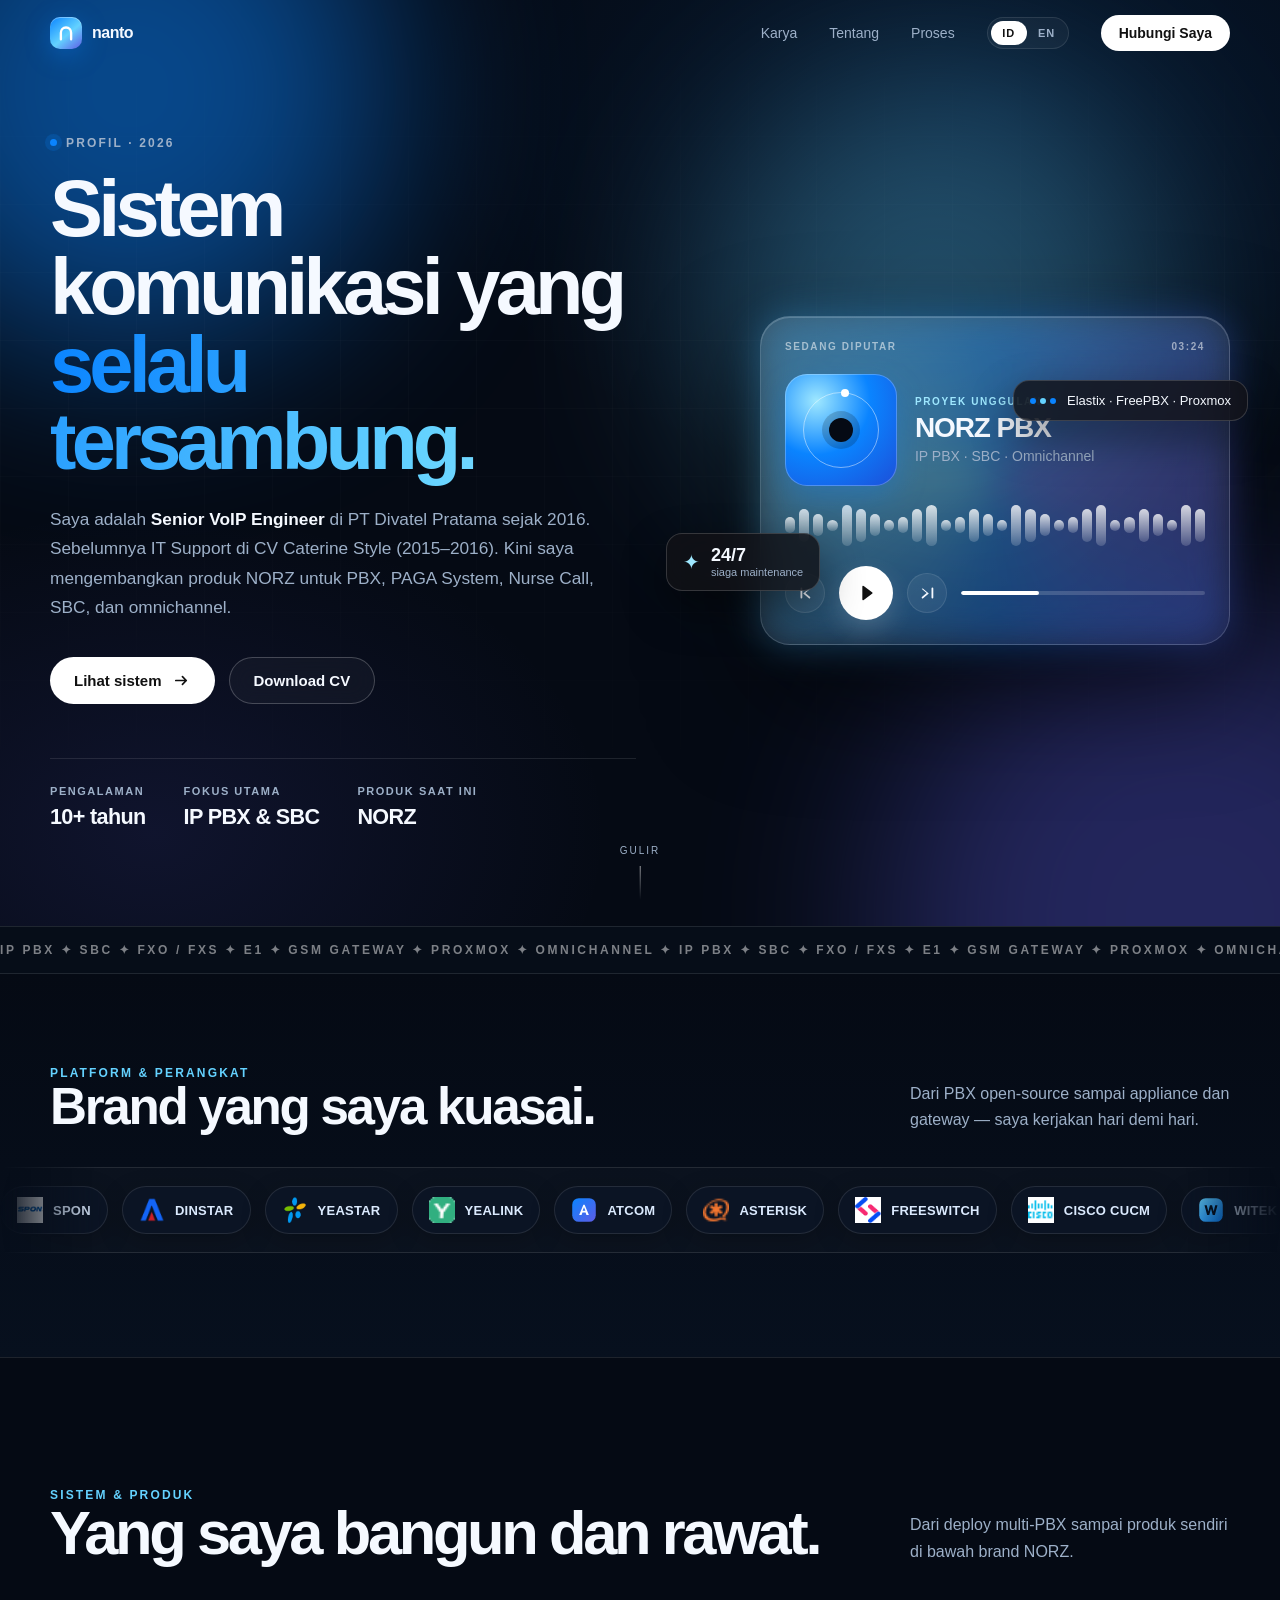
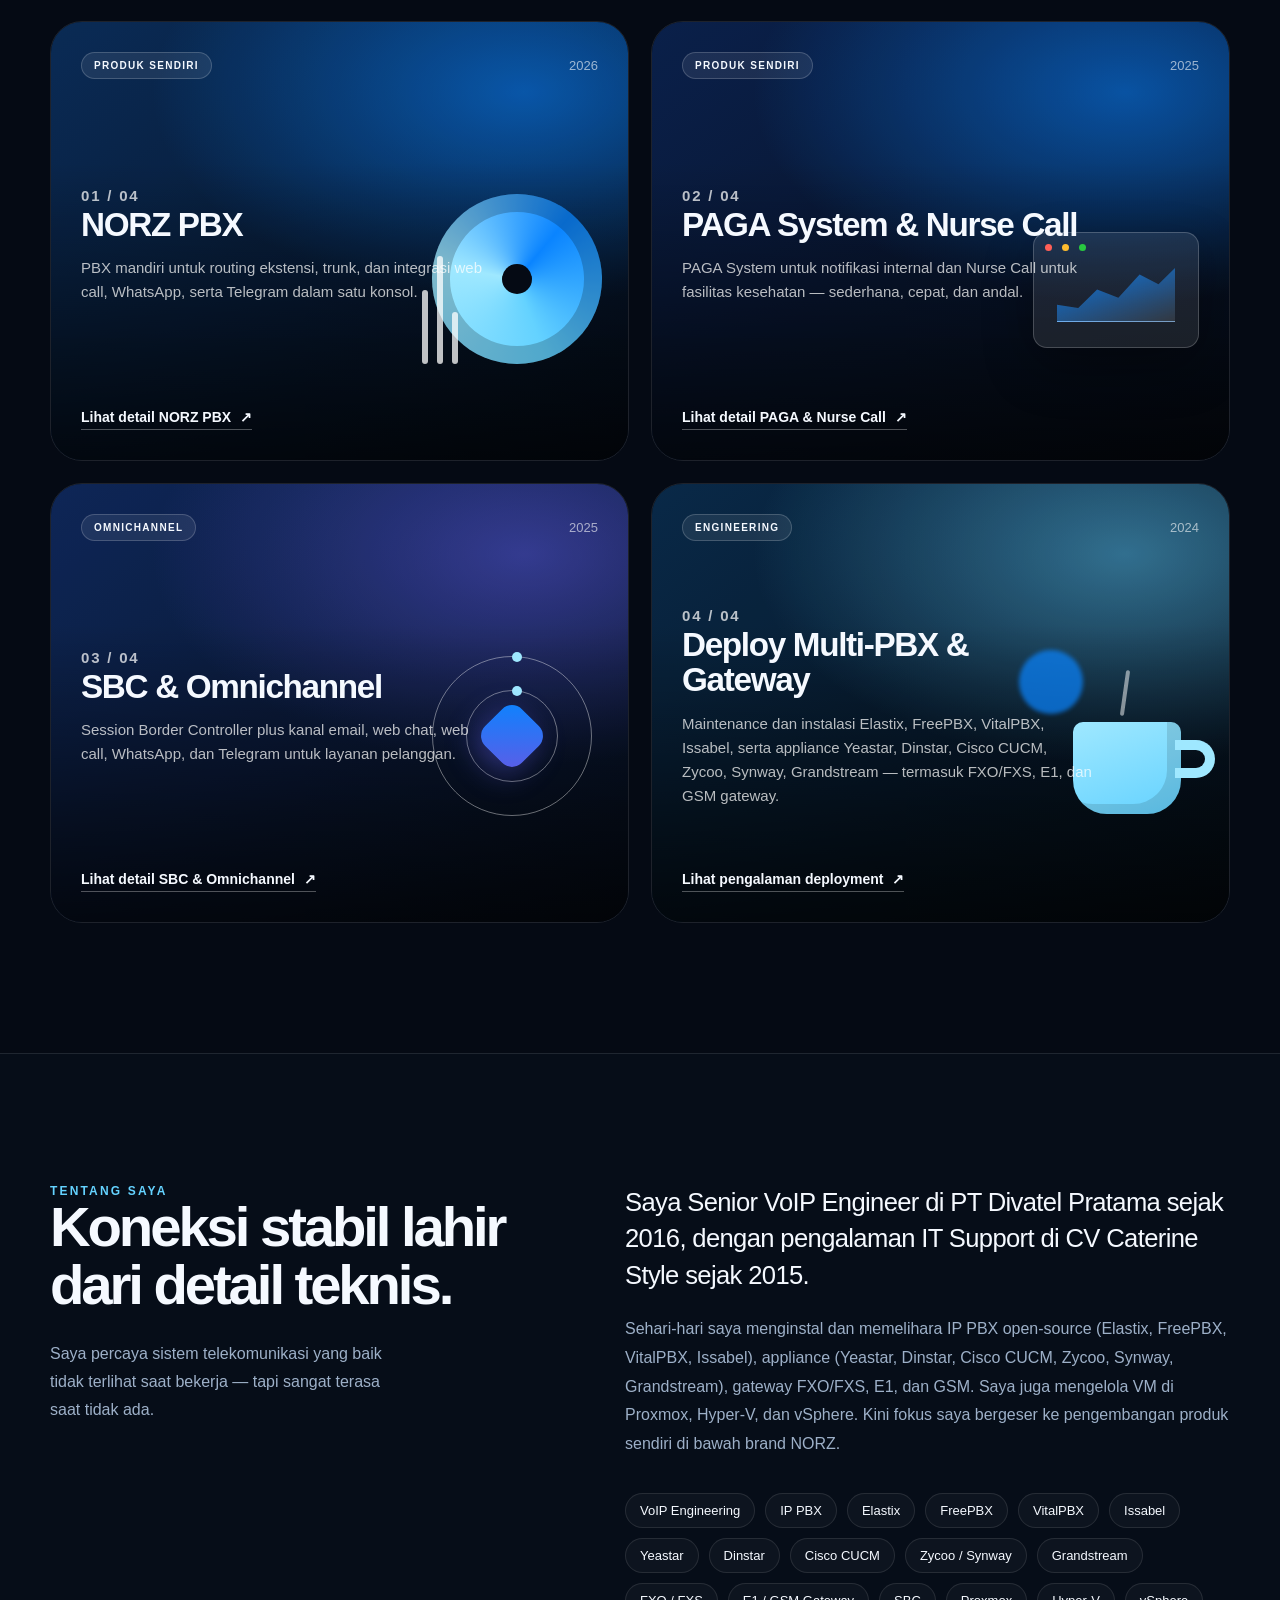
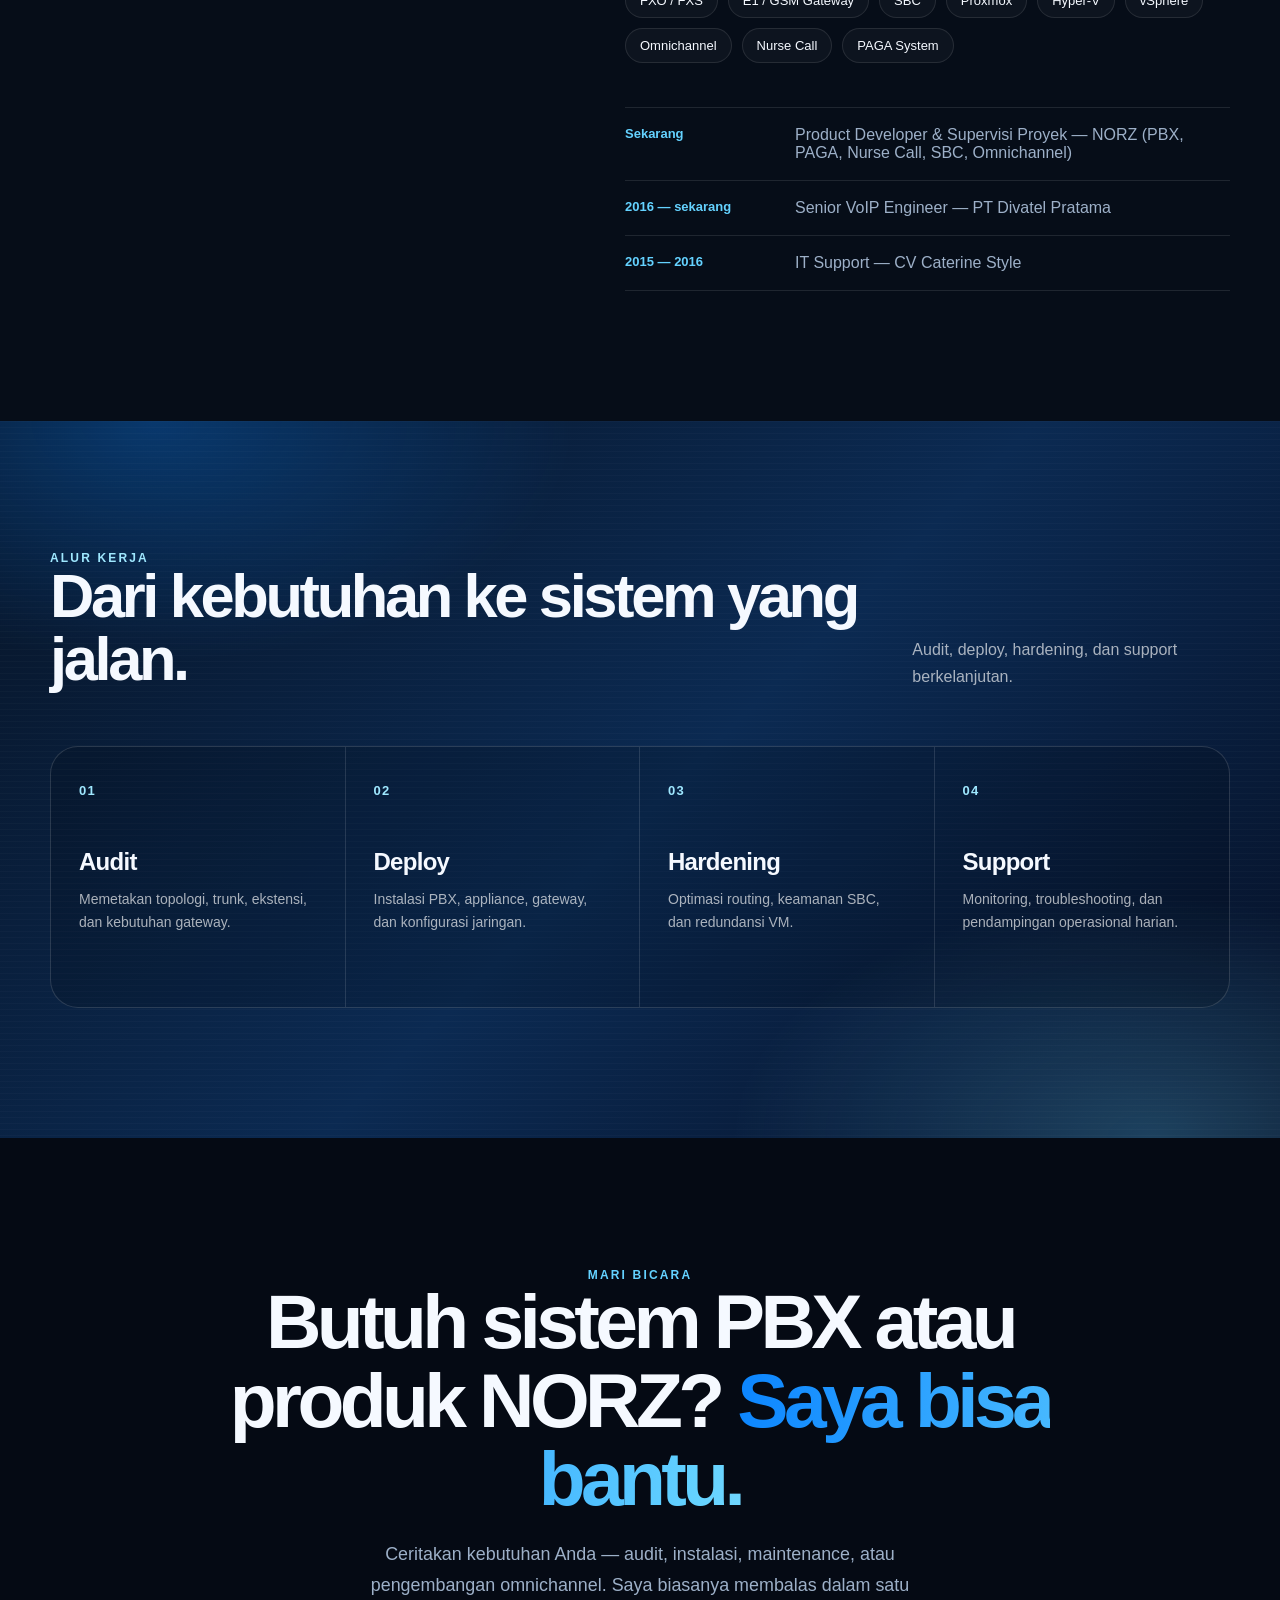
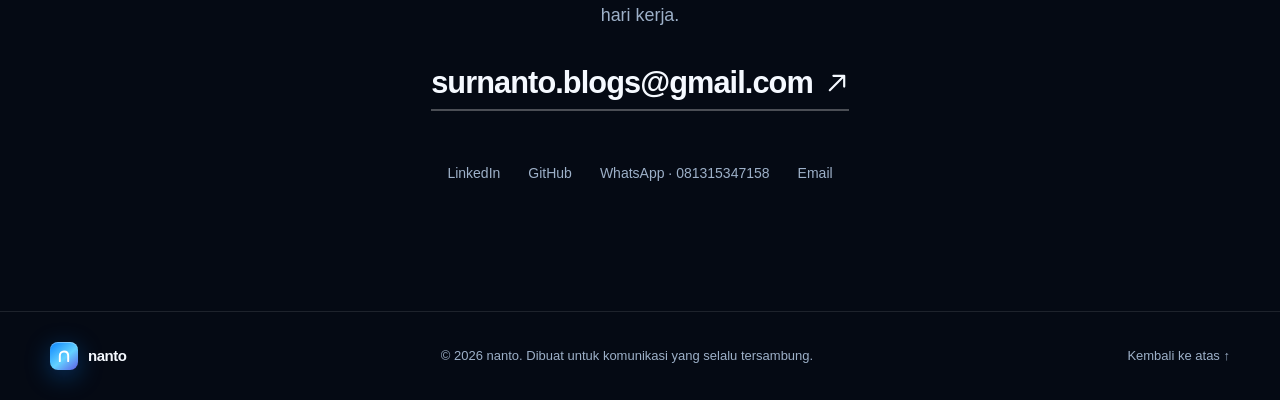
==== commit 0e314a13: "Add running brand marquee with logos" ====
--- a/index.html
+++ b/index.html
@@ -6,15 +6,40 @@
     <meta name="theme-color" content="#050a14" />
     <meta
       name="description"
-      content="Portofolio UI/UX Designer & Creative Developer — karya, proses, dan ide."
+      content="Portofolio nanto — Senior VoIP Engineer: IP PBX, SBC, gateway, virtualisasi, dan produk NORZ."
       data-i18n-content="meta.description"
     />
-    <title>Nama Kamu — Creative Developer</title>
+    <meta name="author" content="nanto" />
+    <meta name="robots" content="index, follow" />
+    <meta name="google-site-verification" content="EURJJo-_L8fohNiPOFML8PEr2wbTEQWeeyiXN-XdI-U" />
+    <link rel="canonical" href="https://nantosur.github.io/" />
+    <meta property="og:type" content="website" />
+    <meta property="og:url" content="https://nantosur.github.io/" />
+    <meta property="og:title" content="nanto — Senior VoIP Engineer" />
+    <meta property="og:description" content="Portofolio nanto — Senior VoIP Engineer: IP PBX, SBC, gateway, virtualisasi, dan produk NORZ." />
+    <meta property="og:locale" content="id_ID" />
+    <meta property="og:locale:alternate" content="en_US" />
+    <meta name="twitter:card" content="summary_large_image" />
+    <meta name="twitter:title" content="nanto — Senior VoIP Engineer" />
+    <meta name="twitter:description" content="Portofolio nanto — Senior VoIP Engineer: IP PBX, SBC, gateway, virtualisasi, dan produk NORZ." />
+    <title>nanto — Senior VoIP Engineer</title>
+    <script type="application/ld+json">
+      {
+        "@context": "https://schema.org",
+        "@type": "Person",
+        "name": "nanto",
+        "url": "https://nantosur.github.io/",
+        "jobTitle": "Senior VoIP Engineer",
+        "email": "mailto:surnanto.blogs@gmail.com",
+        "telephone": "+6281315347158",
+        "description": "Senior VoIP Engineer di PT Divatel Pratama sejak 2016. Fokus pada IP PBX, SBC, gateway, virtualisasi, dan produk NORZ."
+      }
+    </script>
     <script>
       document.documentElement.classList.add("js");
     </script>
-    <link rel="stylesheet" href="styles.css?v=20261121-contact" />
-    <script src="script.js?v=20261121-contact" defer></script>
+    <link rel="stylesheet" href="styles.css?v=20261121-seo" />
+    <script src="script.js?v=20261121-seo" defer></script>
   </head>
   <body>
     <a class="skip-link" href="#main" data-i18n="common.skip">Lewati ke konten</a>
@@ -63,7 +88,7 @@
           <div class="hero-copy" data-reveal>
             <p class="eyebrow"><span class="eyebrow-dot"></span> <span data-i18n="hero.eyebrow">Portofolio · 2026</span></p>
             <h1><span data-i18n="hero.titleLead">Desain digital yang </span><span class="gradient-text" data-i18n="hero.titleAccent">terasa hidup.</span></h1>
-            <p class="hero-lead"><span data-i18n="hero.leadBefore">Halo, saya </span><strong data-i18n="common.name">Nama Kamu</strong><span data-i18n="hero.leadAfter"> — UI/UX designer dan creative developer. Saya mengubah ide yang kompleks jadi pengalaman yang sederhana, cepat, dan menyenangkan dipakai.</span></p>
+            <p class="hero-lead"><span data-i18n="hero.leadBefore">Saya adalah </span><strong data-i18n="common.name">Senior VoIP Engineer</strong><span data-i18n="hero.leadAfter"> di PT Divatel Pratama sejak 2016. Sebelumnya IT Support di CV Caterine Style (2015–2016). Kini saya mengembangkan produk NORZ untuk PBX, PAGA System, Nurse Call, SBC, dan omnichannel.</span></p>
 
             <div class="hero-actions">
               <a class="btn btn--primary" href="#karya">
@@ -144,6 +169,60 @@
           <span data-i18n="ticker.text">UI DESIGN ✦ INTERACTION ✦ MOTION ✦ FRONTEND ✦ BRANDING ✦ SYSTEM DESIGN ✦&nbsp;</span>
         </div>
       </div>
+
+      <!-- BRANDS -->
+      <section class="brands" aria-labelledby="brands-title">
+        <div class="container brands-head" data-reveal>
+          <div>
+            <p class="kicker" data-i18n="brands.kicker">Platform &amp; perangkat</p>
+            <h2 id="brands-title" data-i18n="brands.title">Brand yang saya kuasai.</h2>
+          </div>
+          <p class="section-note" data-i18n="brands.note">Dari PBX open-source sampai appliance dan gateway — saya kerjakan hari demi hari.</p>
+        </div>
+
+        <div class="brands-marquee" role="group" data-i18n-aria="brands.marqueeAria">
+          <div class="brands-track">
+            <div class="brands-group">
+              <div class="brand-chip"><img src="assets/brands/spon.png" alt="" /><span>SPON</span></div>
+              <div class="brand-chip"><img src="assets/brands/dinstar.png" alt="" /><span>DINSTAR</span></div>
+              <div class="brand-chip"><img src="assets/brands/yeastar.png" alt="" /><span>YEASTAR</span></div>
+              <div class="brand-chip"><img src="assets/brands/yealink.png" alt="" /><span>YEALINK</span></div>
+              <div class="brand-chip"><img src="assets/brands/atcom.svg" alt="" /><span>ATCOM</span></div>
+              <div class="brand-chip"><img src="assets/brands/asterisk.png" alt="" /><span>ASTERISK</span></div>
+              <div class="brand-chip"><img src="assets/brands/freeswitch.png" alt="" /><span>FREESWITCH</span></div>
+              <div class="brand-chip"><img src="assets/brands/cisco.png" alt="" /><span>CISCO CUCM</span></div>
+              <div class="brand-chip"><img src="assets/brands/witek.svg" alt="" /><span>WITEK</span></div>
+              <div class="brand-chip"><img src="assets/brands/fanvil.png" alt="" /><span>FANVIL</span></div>
+              <div class="brand-chip"><img src="assets/brands/dnake.png" alt="" /><span>DNAKE</span></div>
+              <div class="brand-chip"><img src="assets/brands/elastix.png" alt="" /><span>ELASTIX</span></div>
+              <div class="brand-chip"><img src="assets/brands/vitalpbx.png" alt="" /><span>VITALPBX</span></div>
+              <div class="brand-chip"><img src="assets/brands/hp.png" alt="" /><span>HP</span></div>
+              <div class="brand-chip"><img src="assets/brands/escene.svg" alt="" /><span>ESCENE</span></div>
+              <div class="brand-chip"><img src="assets/brands/avaya.png" alt="" /><span>AVAYA</span></div>
+              <div class="brand-chip"><img src="assets/brands/issabel.png" alt="" /><span>ISSABELPBX</span></div>
+            </div>
+            <div class="brands-group" aria-hidden="true">
+              <div class="brand-chip"><img src="assets/brands/spon.png" alt="" /><span>SPON</span></div>
+              <div class="brand-chip"><img src="assets/brands/dinstar.png" alt="" /><span>DINSTAR</span></div>
+              <div class="brand-chip"><img src="assets/brands/yeastar.png" alt="" /><span>YEASTAR</span></div>
+              <div class="brand-chip"><img src="assets/brands/yealink.png" alt="" /><span>YEALINK</span></div>
+              <div class="brand-chip"><img src="assets/brands/atcom.svg" alt="" /><span>ATCOM</span></div>
+              <div class="brand-chip"><img src="assets/brands/asterisk.png" alt="" /><span>ASTERISK</span></div>
+              <div class="brand-chip"><img src="assets/brands/freeswitch.png" alt="" /><span>FREESWITCH</span></div>
+              <div class="brand-chip"><img src="assets/brands/cisco.png" alt="" /><span>CISCO CUCM</span></div>
+              <div class="brand-chip"><img src="assets/brands/witek.svg" alt="" /><span>WITEK</span></div>
+              <div class="brand-chip"><img src="assets/brands/fanvil.png" alt="" /><span>FANVIL</span></div>
+              <div class="brand-chip"><img src="assets/brands/dnake.png" alt="" /><span>DNAKE</span></div>
+              <div class="brand-chip"><img src="assets/brands/elastix.png" alt="" /><span>ELASTIX</span></div>
+              <div class="brand-chip"><img src="assets/brands/vitalpbx.png" alt="" /><span>VITALPBX</span></div>
+              <div class="brand-chip"><img src="assets/brands/hp.png" alt="" /><span>HP</span></div>
+              <div class="brand-chip"><img src="assets/brands/escene.svg" alt="" /><span>ESCENE</span></div>
+              <div class="brand-chip"><img src="assets/brands/avaya.png" alt="" /><span>AVAYA</span></div>
+              <div class="brand-chip"><img src="assets/brands/issabel.png" alt="" /><span>ISSABELPBX</span></div>
+            </div>
+          </div>
+        </div>
+      </section>
 
       <!-- WORK -->
       <section class="section work" id="karya">
@@ -300,7 +379,7 @@
           </span>
           <span class="brand-name" data-i18n="common.brand">nanto</span>
         </a>
-        <p>© <span id="year">2026</span> <span data-i18n="footer.credit">Nama Kamu. Dibuat dengan kopi &amp; perhatian.</span></p>
+        <p>© <span id="year">2026</span> <span data-i18n="footer.credit">nanto. Dibuat untuk komunikasi yang selalu tersambung.</span></p>
         <a href="#top" data-i18n="common.backToTop">Kembali ke atas ↑</a>
       </div>
     </footer>
--- a/styles.css
+++ b/styles.css
@@ -755,6 +755,80 @@
 .ticker-track b {
   margin: 0 14px;
   color: var(--accent);
+}
+
+/* BRANDS */
+.brands {
+  padding: 92px 0 104px;
+  border-bottom: 1px solid var(--line);
+  background: linear-gradient(180deg, #050a14, #07101e);
+}
+
+.brands-head {
+  display: flex;
+  align-items: flex-end;
+  justify-content: space-between;
+  gap: 40px;
+  margin-bottom: 34px;
+}
+
+.brands-head h2 {
+  margin: 0;
+  font-size: clamp(2.2rem, 4vw, 3.6rem);
+  line-height: 1.05;
+  letter-spacing: -0.045em;
+}
+
+.brands-marquee {
+  overflow: hidden;
+  padding: 18px 0;
+  border-block: 1px solid var(--line);
+  background: rgba(255, 255, 255, 0.025);
+  -webkit-mask-image: linear-gradient(to right, transparent, #000 8%, #000 92%, transparent);
+  mask-image: linear-gradient(to right, transparent, #000 8%, #000 92%, transparent);
+}
+
+.brands-track {
+  display: flex;
+  width: max-content;
+  animation: marquee 48s linear infinite;
+}
+
+.brands-marquee:hover .brands-track {
+  animation-play-state: paused;
+}
+
+.brands-group {
+  display: flex;
+  gap: 14px;
+  padding-right: 14px;
+}
+
+.brand-chip {
+  display: flex;
+  align-items: center;
+  gap: 10px;
+  min-width: max-content;
+  padding: 10px 16px;
+  border: 1px solid var(--line);
+  border-radius: 999px;
+  background: #0b1424;
+  color: #dbeafe;
+  font-size: 13px;
+  font-weight: 700;
+  letter-spacing: 0.02em;
+  box-shadow: 0 8px 24px rgba(0, 0, 0, 0.25);
+}
+
+.brand-chip img {
+  width: 26px;
+  height: 26px;
+  object-fit: contain;
+  flex: none;
+}
+
+.brand-chip span {
+  white-space: nowrap;
 }
 
 /* SHARED SECTION STYLES */
@@ -1484,6 +1558,26 @@
     padding: 88px 0;
   }
 
+  .brands {
+    padding: 70px 0 78px;
+  }
+
+  .brands-head {
+    flex-direction: column;
+    align-items: flex-start;
+    gap: 16px;
+  }
+
+  .brand-chip {
+    padding: 8px 13px;
+    font-size: 12px;
+  }
+
+  .brand-chip img {
+    width: 22px;
+    height: 22px;
+  }
+
   .hero {
     padding: 114px 0 80px;
   }
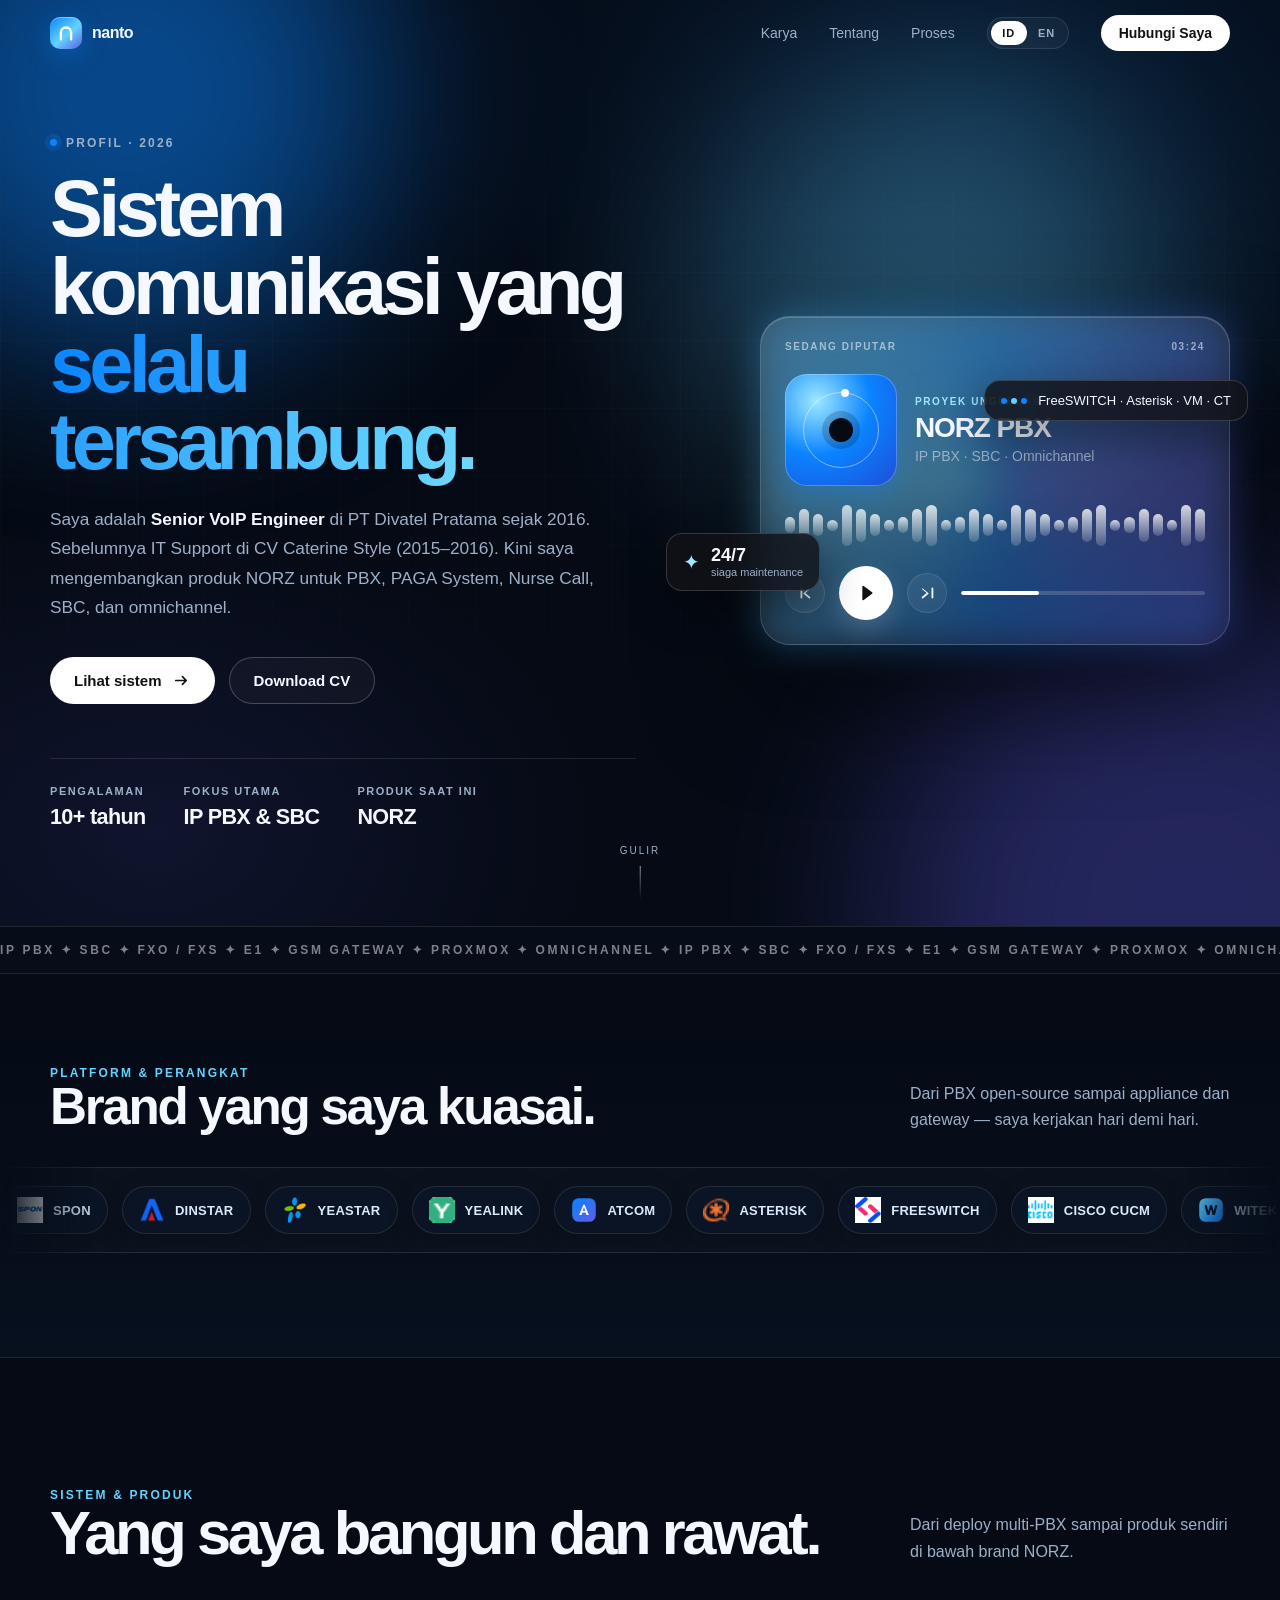
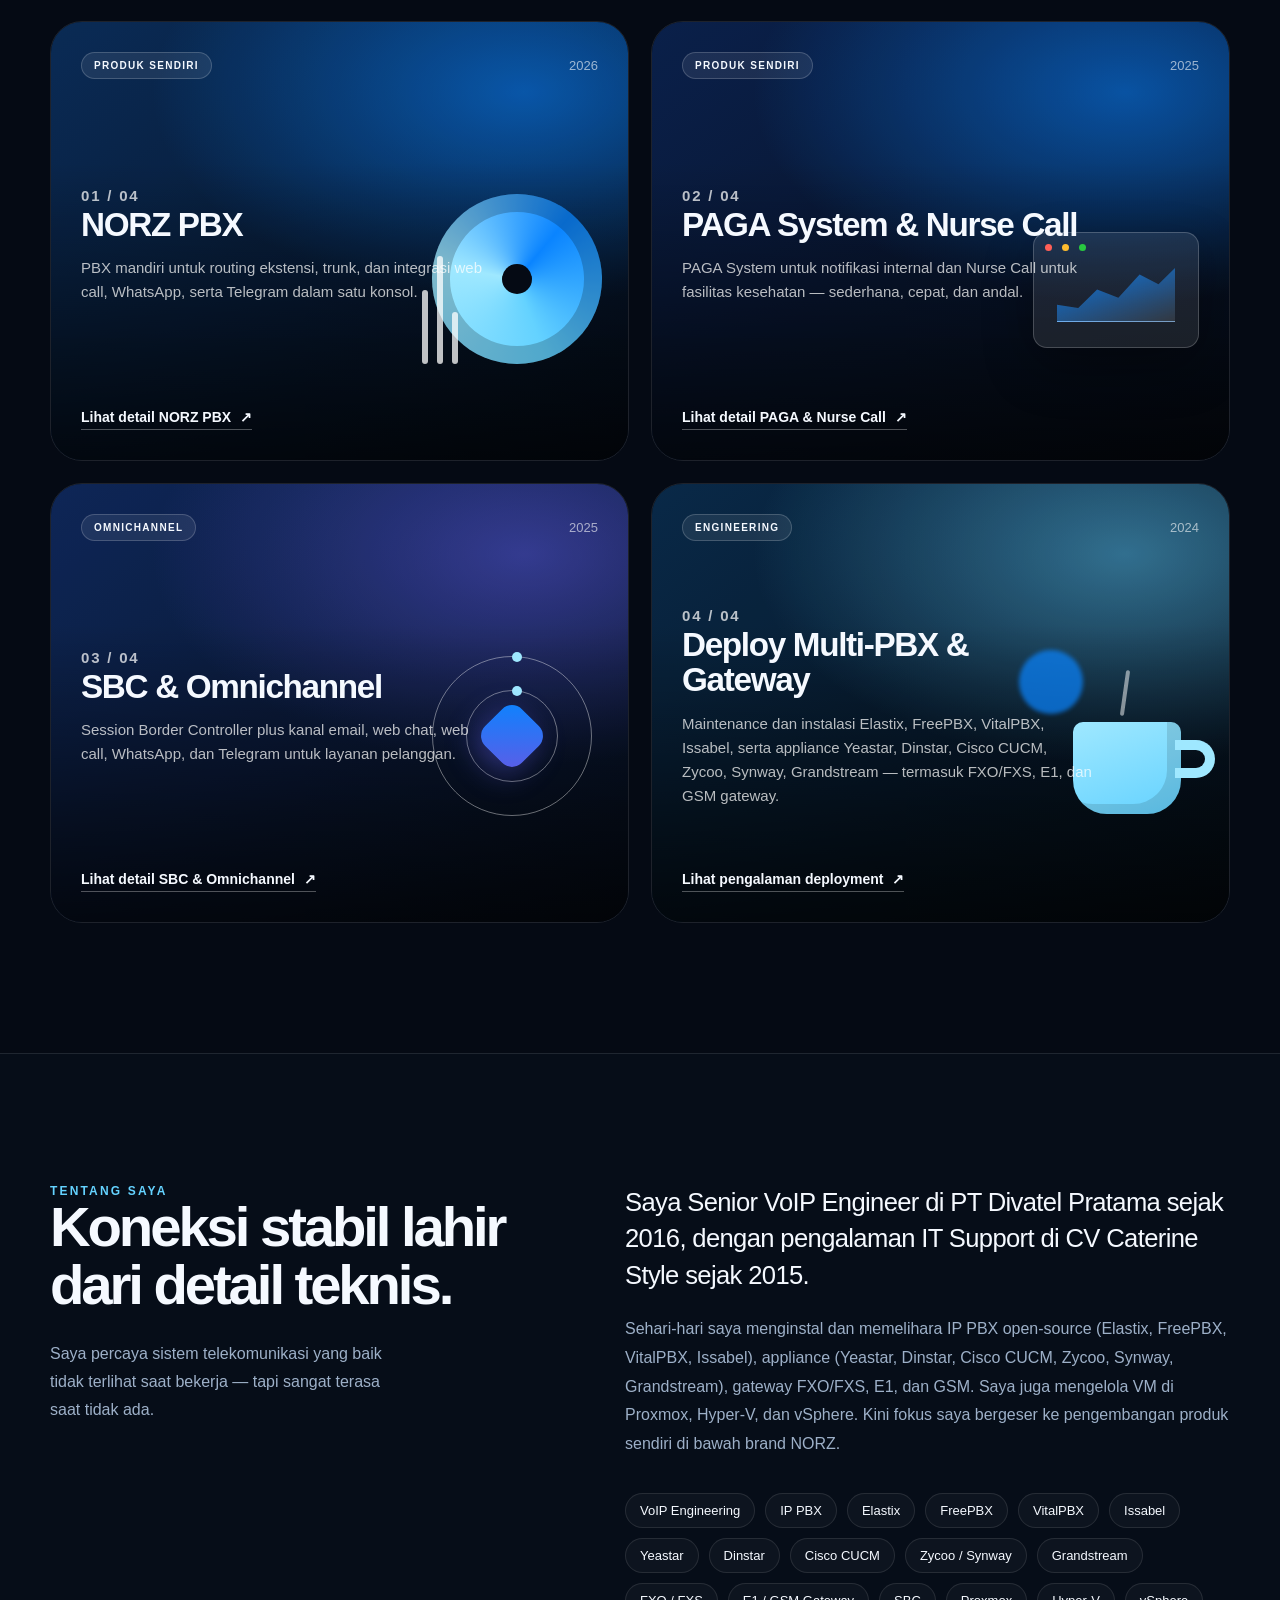
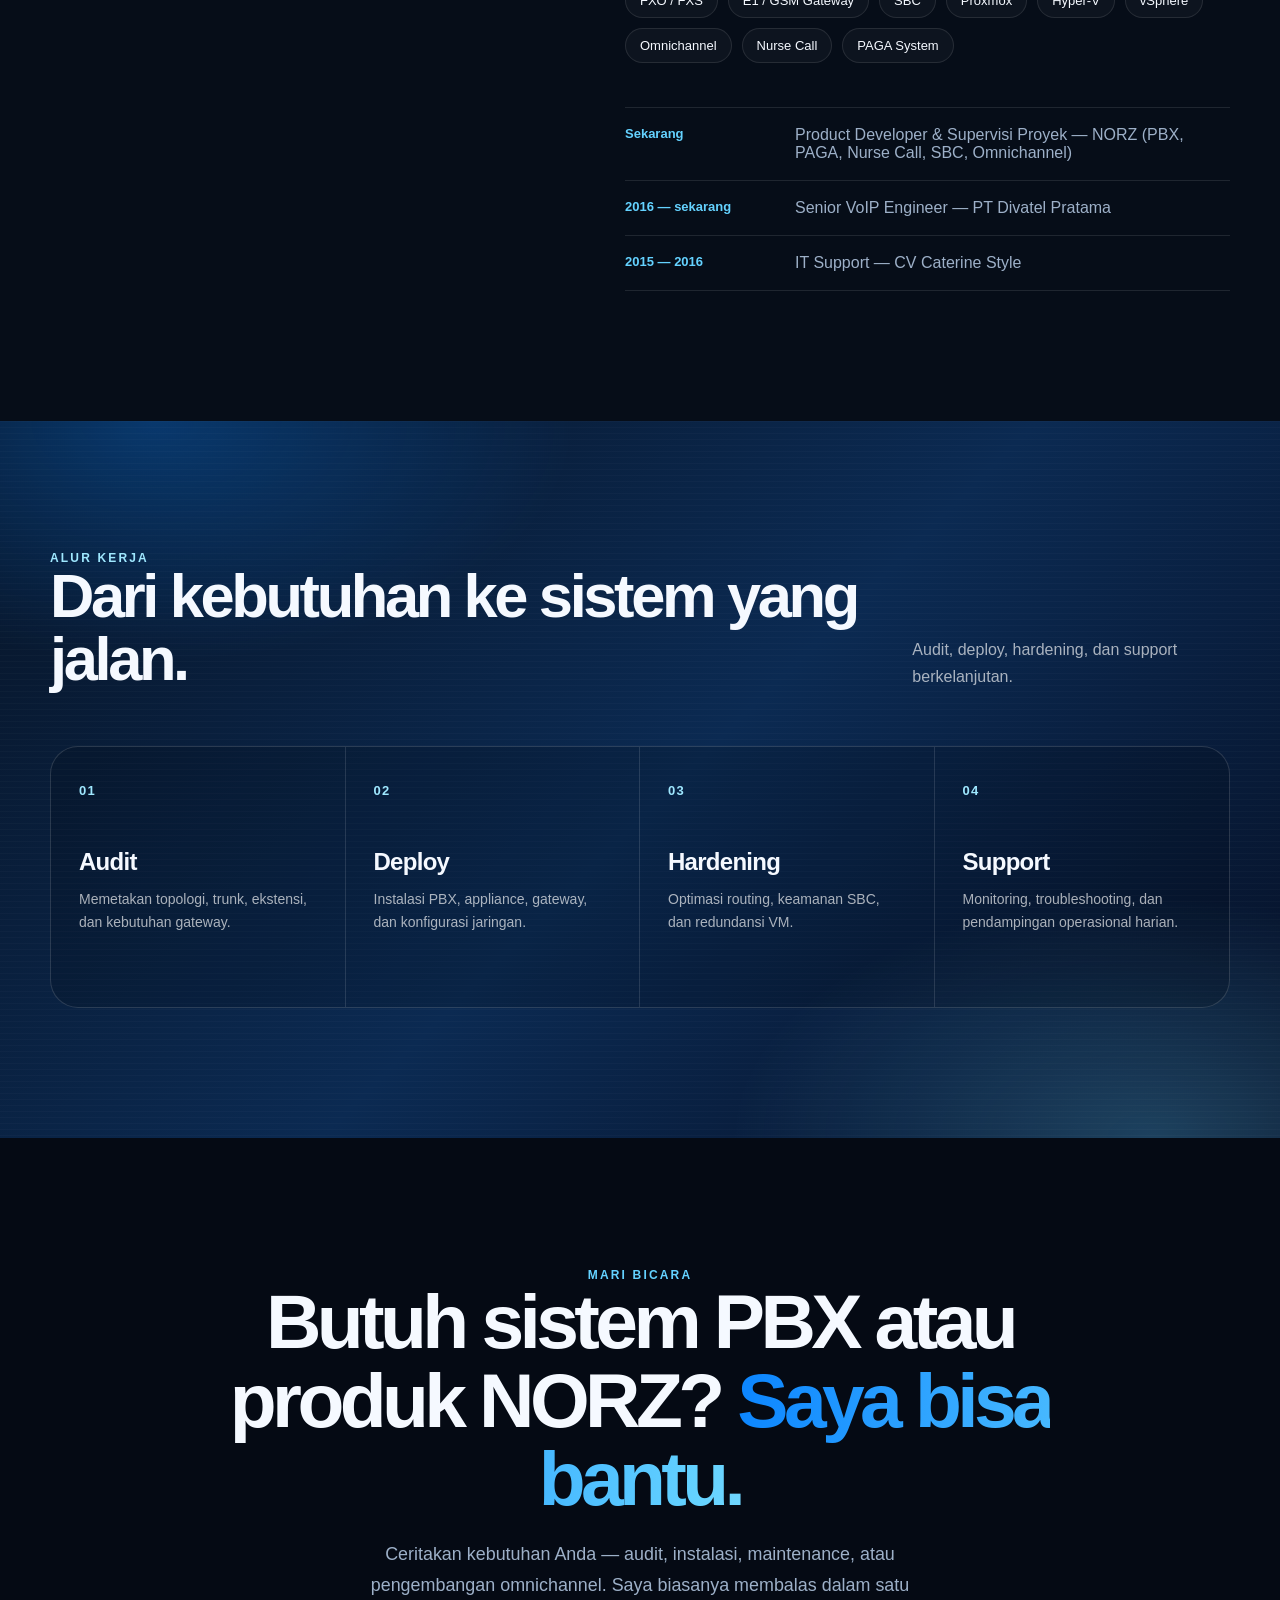
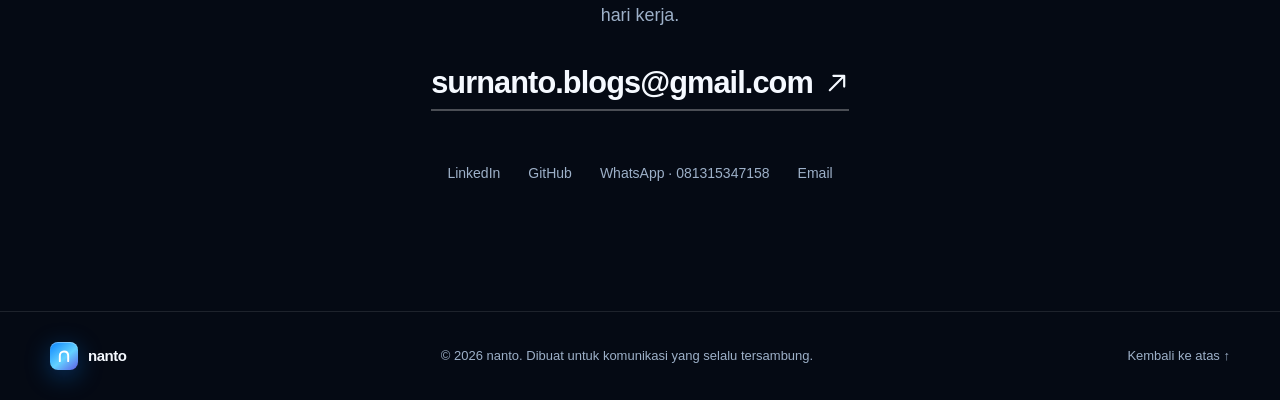
==== commit 220977d4: "Update player stack to FreeSWITCH, Asterisk, VM and CT" ====
--- a/index.html
+++ b/index.html
@@ -154,7 +154,7 @@
             </div>
             <div class="float-card float-card--two" aria-hidden="true">
               <span class="float-dots"><i></i><i></i><i></i></span>
-              <span data-i18n="player.stack">Figma · Framer · React</span>
+              <span data-i18n="player.stack">FreeSWITCH · Asterisk · VM · CT</span>
             </div>
           </div>
         </div>
@@ -200,6 +200,10 @@
               <div class="brand-chip"><img src="assets/brands/escene.svg" alt="" /><span>ESCENE</span></div>
               <div class="brand-chip"><img src="assets/brands/avaya.png" alt="" /><span>AVAYA</span></div>
               <div class="brand-chip"><img src="assets/brands/issabel.png" alt="" /><span>ISSABELPBX</span></div>
+              <div class="brand-chip"><img src="assets/brands/zycoo.png" alt="" /><span>ZYCOO</span></div>
+              <div class="brand-chip"><img src="assets/brands/synway.svg" alt="" /><span>SYNWAY</span></div>
+              <div class="brand-chip"><img src="assets/brands/flyingvoice.png" alt="" /><span>FLYING VOICE</span></div>
+              <div class="brand-chip"><img src="assets/brands/grandstream.png" alt="" /><span>GRANDSTREAM</span></div>
             </div>
             <div class="brands-group" aria-hidden="true">
               <div class="brand-chip"><img src="assets/brands/spon.png" alt="" /><span>SPON</span></div>
@@ -219,6 +223,10 @@
               <div class="brand-chip"><img src="assets/brands/escene.svg" alt="" /><span>ESCENE</span></div>
               <div class="brand-chip"><img src="assets/brands/avaya.png" alt="" /><span>AVAYA</span></div>
               <div class="brand-chip"><img src="assets/brands/issabel.png" alt="" /><span>ISSABELPBX</span></div>
+              <div class="brand-chip"><img src="assets/brands/zycoo.png" alt="" /><span>ZYCOO</span></div>
+              <div class="brand-chip"><img src="assets/brands/synway.svg" alt="" /><span>SYNWAY</span></div>
+              <div class="brand-chip"><img src="assets/brands/flyingvoice.png" alt="" /><span>FLYING VOICE</span></div>
+              <div class="brand-chip"><img src="assets/brands/grandstream.png" alt="" /><span>GRANDSTREAM</span></div>
             </div>
           </div>
         </div>
